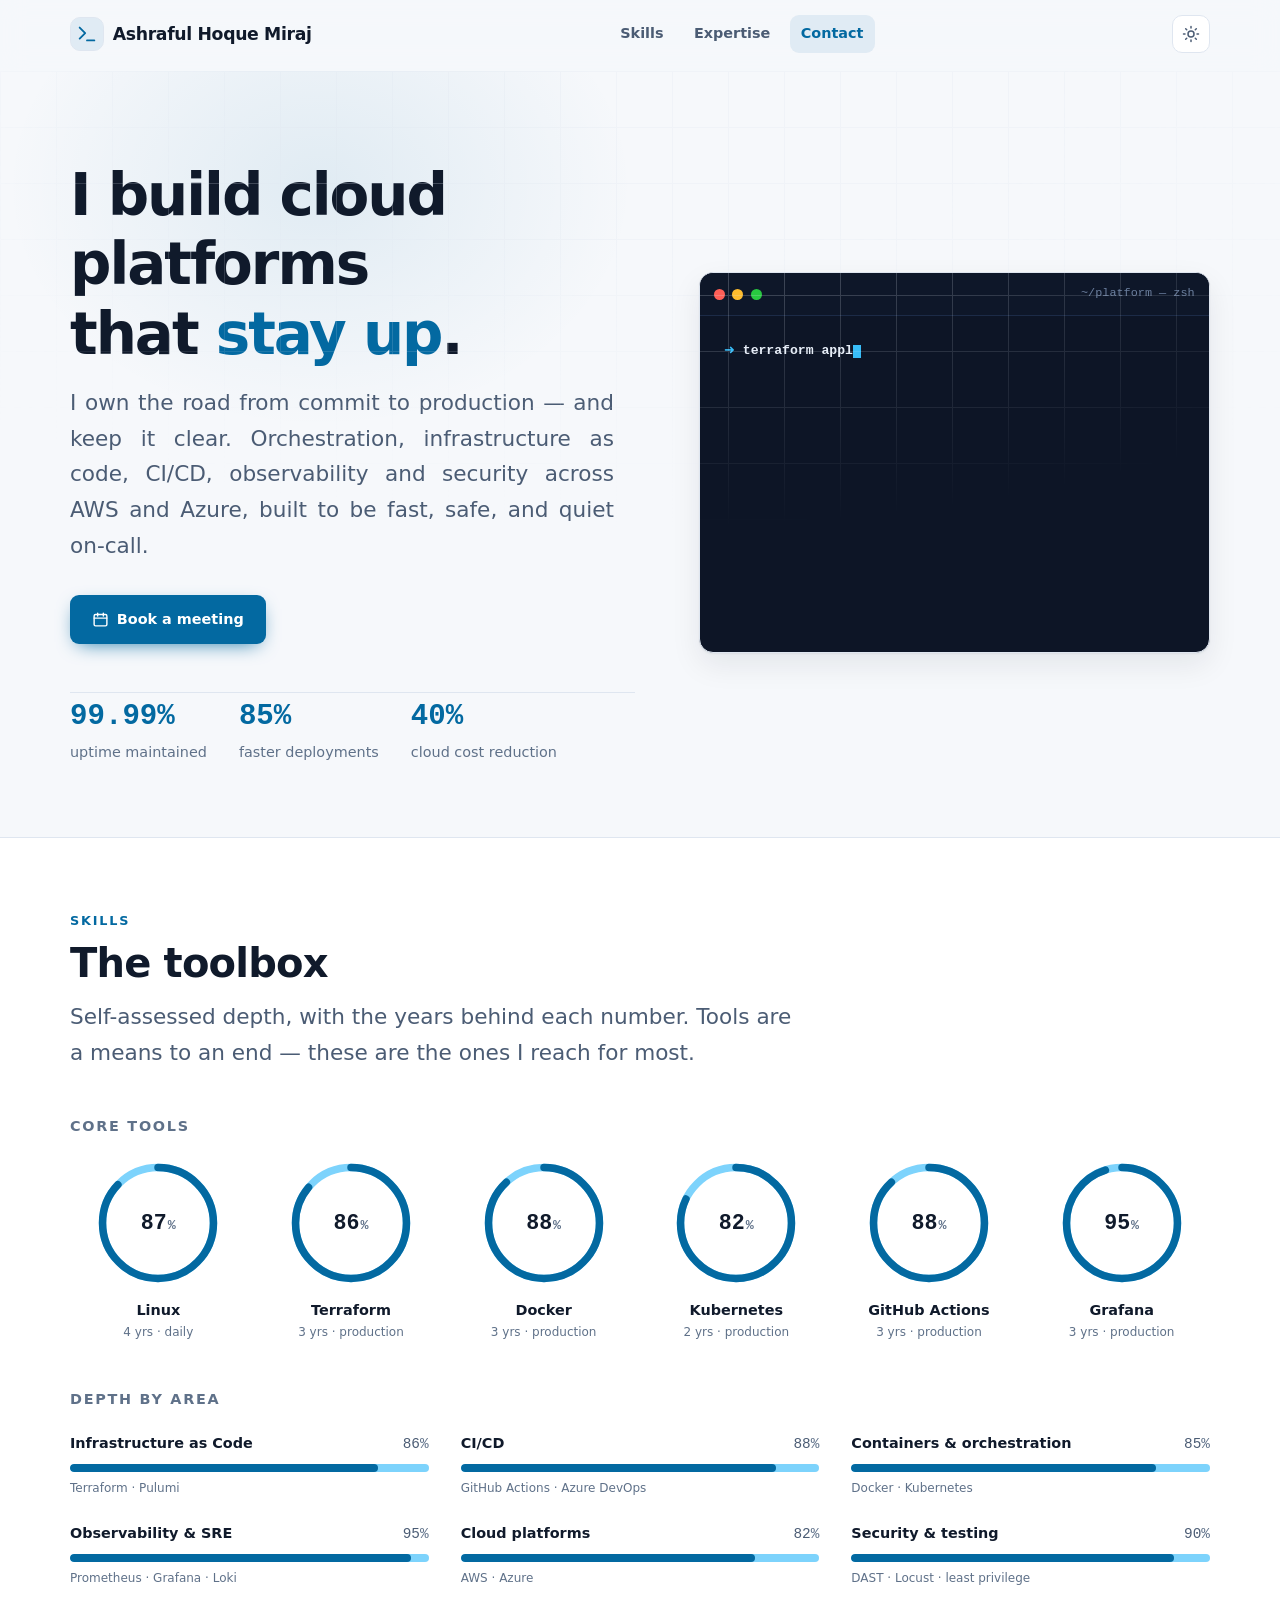
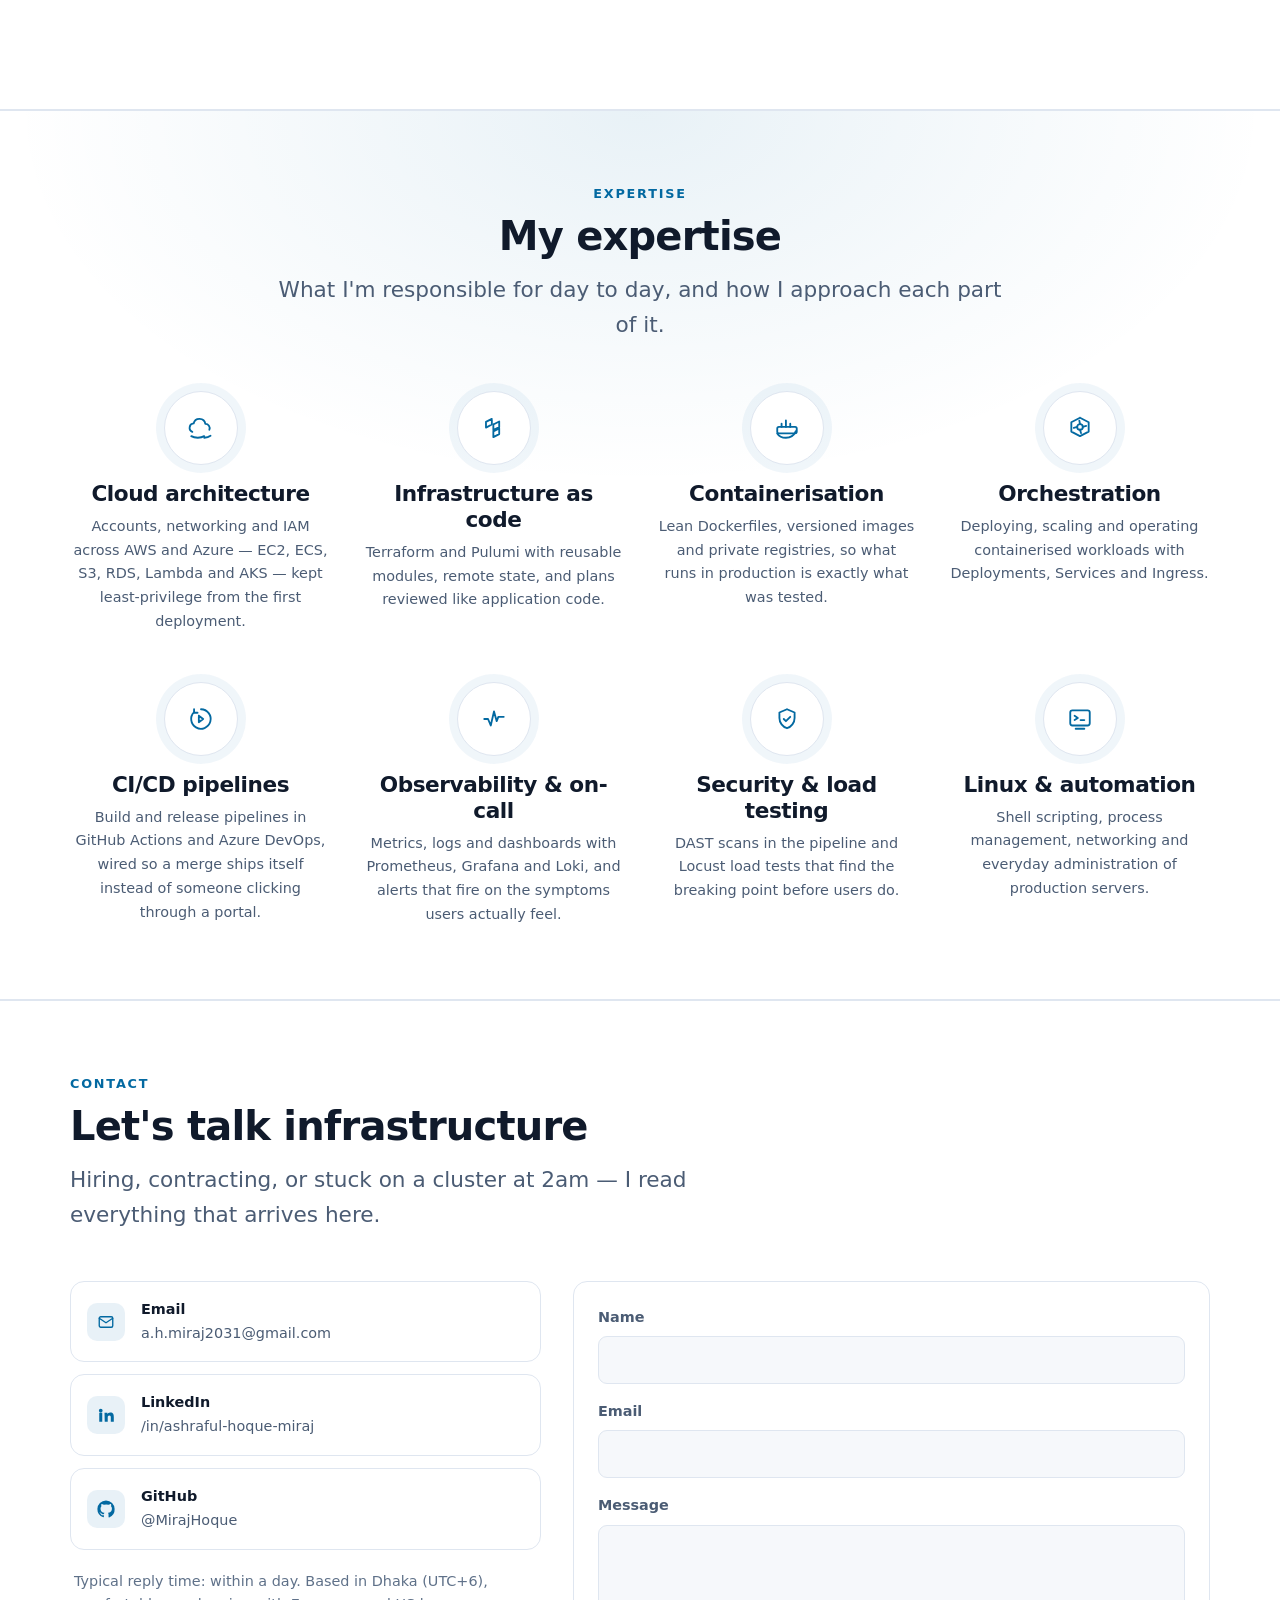
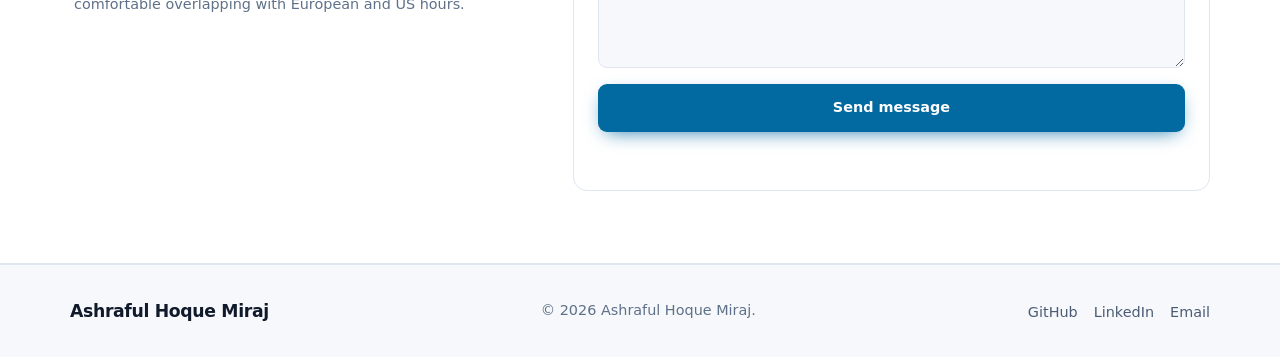
==== index.html @ 2b14a74c "initial version" ====
<!DOCTYPE html>
<html lang="en" data-theme="light">
<head>
<meta charset="utf-8">
<meta name="viewport" content="width=device-width, initial-scale=1">

<!-- ============================================================
     PRIMARY META  (edit name / domain / description here)
     ============================================================ -->
<title>Ashraful Hoque Miraj — DevOps &amp; Platform Engineer</title>
<meta name="description" content="DevOps and Platform Engineer specialising in AWS, Kubernetes, Terraform and CI/CD automation. I build reliable, secure, cost-efficient cloud platforms.">
<meta name="author" content="Ashraful Hoque Miraj">
<!-- Light is the default; the toggle updates this to match. -->
<meta name="theme-color" content="#f6f8fb">
<link rel="canonical" href="https://iammiraj.me/">

<!-- Open Graph / social sharing -->
<meta property="og:type" content="website">
<meta property="og:url" content="https://iammiraj.me/">
<meta property="og:title" content="Ashraful Hoque Miraj — DevOps &amp; Platform Engineer">
<meta property="og:description" content="I design and run cloud platforms: AWS, Kubernetes, Terraform, GitOps and observability that teams actually enjoy shipping on.">
<meta property="og:image" content="https://iammiraj.me/assets/img/og-image.png">
<meta property="og:image:alt" content="Ashraful Hoque Miraj, DevOps and Platform Engineer">
<meta name="twitter:card" content="summary_large_image">
<meta name="twitter:title" content="Ashraful Hoque Miraj — DevOps &amp; Platform Engineer">
<meta name="twitter:description" content="I design and run cloud platforms: AWS, Kubernetes, Terraform, GitOps and observability.">
<meta name="twitter:image" content="https://iammiraj.me/assets/img/og-image.png">

<!-- Icons / manifest -->
<link rel="icon" href="assets/img/favicon.svg" type="image/svg+xml">
<link rel="apple-touch-icon" href="assets/img/apple-touch-icon.png">
<link rel="manifest" href="site.webmanifest">

<!-- Styles -->
<link rel="stylesheet" href="assets/css/styles.css">

<!-- Set the theme before first paint to avoid a flash of the wrong colours.
     Kept in its own file so the Content Security Policy needs no inline scripts. -->
<script src="assets/js/theme-init.js"></script>

<!-- Structured data: helps Google show you as a person, not a page -->
<script type="application/ld+json">
{
  "@context": "https://schema.org",
  "@type": "Person",
  "name": "Ashraful Hoque Miraj",
  "jobTitle": "DevOps & Platform Engineer",
  "email": "mailto:a.h.miraj2031@gmail.com",
  "url": "https://iammiraj.me/",
  "sameAs": [
    "https://github.com/MirajHoque",
    "https://www.linkedin.com/in/ashraful-hoque-miraj-719020146/"
  ],
  "knowsAbout": ["AWS", "Kubernetes", "Terraform", "CI/CD", "Observability", "Site Reliability Engineering"]
}
</script>
</head>

<body>
<a class="skip-link" href="#main" data-i18n="a11y.skip">Skip to main content</a>

<!-- ============================================================ HEADER -->
<header class="site-header" id="site-header">
  <div class="container header-inner">
    <a class="brand" href="#top">
      <span class="brand-mark" aria-hidden="true">
        <svg viewBox="0 0 24 24" width="22" height="22" fill="none" stroke="currentColor" stroke-width="2" stroke-linecap="round" stroke-linejoin="round"><path d="m4 17 6-6-6-6"/><path d="M12 19h8"/></svg>
      </span>
      <span class="brand-text">Ashraful Hoque Miraj</span>
    </a>

    <nav class="nav" id="primary-nav" aria-label="Primary">
      <ul class="nav-list">
        <!-- HIDDEN FOR INITIAL RELEASE: <li><a href="#about">About</a></li> -->
        <li><a href="#skills" data-i18n="nav.skills">Skills</a></li>
        <li><a href="#expertise" data-i18n="nav.expertise">Expertise</a></li>
        <!-- HIDDEN FOR INITIAL RELEASE: <li><a href="#experience">Experience</a></li> -->
        <!-- HIDDEN FOR INITIAL RELEASE: <li><a href="#projects">Projects</a></li> -->
        <!-- HIDDEN FOR INITIAL RELEASE: <li><a href="#certifications">Certifications</a></li> -->
        <li><a href="#contact" data-i18n="nav.contact">Contact</a></li>
      </ul>
    </nav>

    <div class="header-actions">
      <!-- HIDDEN FOR INITIAL RELEASE: language picker, uncomment with the i18n.js script below
      <label class="lang-picker">
        <span class="visually-hidden" data-i18n="lang.label">Language</span>
        <svg viewBox="0 0 24 24" width="16" height="16" fill="none" stroke="currentColor" stroke-width="2" stroke-linecap="round" stroke-linejoin="round" aria-hidden="true"><circle cx="12" cy="12" r="9"/><path d="M3 12h18"/><path d="M12 3a14 14 0 0 1 0 18a14 14 0 0 1 0-18"/></svg>
        <select id="lang-select">
          <option value="en" lang="en">English</option>
          <option value="ja" lang="ja">日本語</option>
          <option value="es" lang="es">Español</option>
          <option value="bn" lang="bn">বাংলা</option>
        </select>
      </label>
      -->
      <button class="icon-btn" id="theme-toggle" type="button" aria-label="Switch to light theme" aria-pressed="false" title="Toggle theme" data-i18n-attr="title:theme.title">
        <svg class="icon-sun" viewBox="0 0 24 24" width="18" height="18" fill="none" stroke="currentColor" stroke-width="2" stroke-linecap="round"><circle cx="12" cy="12" r="4"/><path d="M12 2v2M12 20v2M4.9 4.9l1.4 1.4M17.7 17.7l1.4 1.4M2 12h2M20 12h2M4.9 19.1l1.4-1.4M17.7 6.3l1.4-1.4"/></svg>
        <svg class="icon-moon" viewBox="0 0 24 24" width="18" height="18" fill="none" stroke="currentColor" stroke-width="2" stroke-linecap="round" stroke-linejoin="round"><path d="M21 12.8A9 9 0 1 1 11.2 3a7 7 0 0 0 9.8 9.8Z"/></svg>
      </button>
      <button class="icon-btn nav-toggle" id="nav-toggle" type="button" aria-label="Open menu" aria-expanded="false" aria-controls="primary-nav">
        <svg viewBox="0 0 24 24" width="20" height="20" fill="none" stroke="currentColor" stroke-width="2" stroke-linecap="round"><path d="M3 6h18M3 12h18M3 18h18"/></svg>
      </button>
    </div>
  </div>
  <div class="scroll-progress" id="scroll-progress" aria-hidden="true"></div>
</header>

<main id="main">

  <!-- ============================================================ HERO -->
  <section class="hero" id="top">
    <div class="container hero-grid">
      <div class="hero-copy">
        <h1 class="hero-title" data-i18n-html="hero.title">I build cloud platforms that <span class="accent">stay up</span>.</h1>
        <p class="hero-lede" data-i18n="hero.lede">
          I own the road from commit to production — and keep it clear. Orchestration, infrastructure
          as code, CI/CD, observability and security across AWS and Azure, built to be fast, safe,
          and quiet on-call.
        </p>

        <div class="hero-cta">
          <!-- HIDDEN FOR INITIAL RELEASE: <a class="btn btn-primary" href="#projects">View my work</a> -->
          <a class="btn btn-primary" href="https://calendar.app.google/dYJJhcYRxS9fG9Bp9" target="_blank" rel="noopener">
            <svg viewBox="0 0 24 24" width="17" height="17" fill="none" stroke="currentColor" stroke-width="2" stroke-linecap="round" stroke-linejoin="round" aria-hidden="true"><rect x="3" y="5" width="18" height="16" rx="2"/><path d="M16 3v4M8 3v4M3 10h18"/></svg>
            <span data-i18n="hero.book">Book a meeting</span>
          </a>
          <!-- HIDDEN FOR INITIAL RELEASE: uncomment to restore
          <a class="btn btn-ghost" href="assets/files/resume.pdf" download>
            <svg viewBox="0 0 24 24" width="17" height="17" fill="none" stroke="currentColor" stroke-width="2" stroke-linecap="round" stroke-linejoin="round" aria-hidden="true"><path d="M12 3v12"/><path d="m7 12 5 5 5-5"/><path d="M5 21h14"/></svg>
            Download résumé
          </a>
          -->
        </div>

        <ul class="hero-stats" role="list">
          <li><strong data-count-to="99.99" data-decimals="2" data-suffix="%">99.99%</strong><span data-i18n="stat.uptime">uptime maintained</span></li>
          <li><strong data-count-to="85" data-suffix="%">85%</strong><span data-i18n="stat.deploy">faster deployments</span></li>
          <li><strong data-count-to="40" data-suffix="%">40%</strong><span data-i18n="stat.cost">cloud cost reduction</span></li>
        </ul>
      </div>

      <!-- Decorative terminal: pure CSS/HTML, no images to download -->
      <div class="hero-visual" aria-hidden="true">
        <div class="terminal">
          <div class="terminal-bar">
            <span class="dot dot-red"></span><span class="dot dot-amber"></span><span class="dot dot-green"></span>
            <span class="terminal-title">~/platform — zsh</span>
          </div>
          <pre class="terminal-body"><code><span class="c-prompt">➜</span> <span class="c-cmd">terraform apply</span> -auto-approve
<span class="c-ok">Apply complete!</span> 24 added, 3 changed, 0 destroyed.

<span class="c-prompt">➜</span> <span class="c-cmd">kubectl get pods</span> -n production
NAME                     READY   STATUS    AGE
api-7d9f8c6b45-2xk9p     1/1     <span class="c-ok">Running</span>   14d
worker-5c7b9d8f6-mn4tq   1/1     <span class="c-ok">Running</span>   14d
gateway-6f8d9c7b5-pl3wz  1/1     <span class="c-ok">Running</span>   14d

<span class="c-prompt">➜</span> <span class="c-cmd">logcli query</span> 'sum(rate({app="api"} |= "error" [5m]))'
<span class="c-dim">api</span>  <span class="c-ok">0.00 errors/s</span>
<span class="c-prompt">➜</span> <span class="cursor"></span></code></pre>
          <!-- Further scenes the terminal types after the one above, then loops -->
          <template class="terminal-scene"><span class="c-prompt">➜</span> <span class="c-cmd">docker scout cves</span> api:v2.4.1
<span class="c-ok">✓ No vulnerable package detected</span>

<span class="c-prompt">➜</span> <span class="c-cmd">gh run watch</span>
<span class="c-ok">✓</span> main · Deploy to production · <span class="c-dim">2m14s</span>

<span class="c-prompt">➜</span> <span class="c-cmd">locust</span> -f load.py --headless -u 500 -t 5m
500 users · p95 180ms · <span class="c-ok">0 failures</span>

<span class="c-prompt">➜</span> <span class="c-cmd">uptime</span> -p
<span class="c-ok">up 30 weeks, 4 days, 2 hours</span>
<span class="c-prompt">➜</span> <span class="cursor"></span></template>
        </div>
      </div>
    </div>
  </section>

  <!-- ============================================================ ABOUT -->
  <!-- HIDDEN FOR INITIAL RELEASE: uncomment to restore
  <section class="section" id="about">
    <div class="container">
      <header class="section-head reveal">
        <p class="section-kicker">About</p>
        <h2 class="section-title">Engineering the boring, reliable middle</h2>
      </header>

      <div class="about-grid">
        <div class="about-copy reveal">
          <p>
            I'm a DevOps engineer who cares less about the newest tool and more about the
            outcome: developers shipping safely, on their own, at any hour, without a runbook
            in one hand and a prayer in the other.
          </p>
          <p>
            Most of my work sits where infrastructure, automation and developer experience
            overlap — codifying environments in Terraform, running workloads on Kubernetes,
            wiring up pipelines that test and deploy themselves, and instrumenting everything
            so failures are obvious before customers notice them.
          </p>
          <p>
            I've migrated monoliths into containers, replaced click-ops with reviewable code,
            introduced GitOps to teams that had never used it, and cut cloud bills that had
            quietly doubled. I write documentation nobody asked for, and I like on-call rotas
            that are uneventful.
          </p>
          <ul class="about-points" role="list">
            <li>Infrastructure as Code by default — no manual console changes</li>
            <li>Security and cost treated as day-one requirements, not audits</li>
            <li>Observability first: SLOs, dashboards and alerts that mean something</li>
            <li>Automation with an off-switch — every pipeline has a rollback</li>
          </ul>
        </div>

        <aside class="about-card reveal">
          <h3>At a glance</h3>
          <dl class="facts">
            <div><dt>Role</dt><dd>DevOps / Platform Engineer</dd></div>
            <div><dt>Location</dt><dd>Dhaka, Bangladesh · Remote friendly</dd></div>
            <div><dt>Experience</dt><dd>4 years &middot; DevOps since 2023</dd></div>
            <div><dt>Focus</dt><dd>AWS · Kubernetes · Terraform</dd></div>
            <div><dt>Languages</dt><dd>Bash, Python, Go, YAML (sadly)</dd></div>
            <div><dt>Open to</dt><dd>Full-time · Contract</dd></div>
          </dl>
          <a class="text-link" href="#contact">Start a conversation
            <svg viewBox="0 0 24 24" width="15" height="15" fill="none" stroke="currentColor" stroke-width="2" stroke-linecap="round" stroke-linejoin="round" aria-hidden="true"><path d="M5 12h14"/><path d="m12 5 7 7-7 7"/></svg>
          </a>
        </aside>
      </div>
    </div>
  </section>
  -->

  <!-- ============================================================ SKILLS -->
  <section class="section section-alt" id="skills">
    <div class="container">
      <header class="section-head reveal">
        <p class="section-kicker" data-i18n="skills.kicker">Skills</p>
        <h2 class="section-title" data-i18n="skills.title">The toolbox</h2>
        <p class="section-sub" data-i18n="skills.sub">
          Self-assessed depth, with the years behind each number. Tools are a means to an
          end &mdash; these are the ones I reach for most.
        </p>
      </header>


      <div class="meters reveal">
        <h3 class="subhead" data-i18n="skills.core">Core tools</h3>
        <ul class="rings" role="list">
          <li class="ring-item">
            <span class="ring" style="--pct: 87">
              <svg viewBox="0 0 120 120" aria-hidden="true" focusable="false">
                <circle class="ring-track" cx="60" cy="60" r="52"></circle>
                <circle class="ring-fill" cx="60" cy="60" r="52"></circle>
              </svg>
              <span class="ring-figure"><span class="num">87<span class="unit">%</span></span></span>
            </span>
            <p class="ring-name">Linux</p>
            <p class="ring-meta" data-i18n="ring.4daily">4 yrs &middot; daily</p>
          </li>
          <li class="ring-item">
            <span class="ring" style="--pct: 86">
              <svg viewBox="0 0 120 120" aria-hidden="true" focusable="false">
                <circle class="ring-track" cx="60" cy="60" r="52"></circle>
                <circle class="ring-fill" cx="60" cy="60" r="52"></circle>
              </svg>
              <span class="ring-figure"><span class="num">86<span class="unit">%</span></span></span>
            </span>
            <p class="ring-name">Terraform</p>
            <p class="ring-meta" data-i18n="ring.3prod">3 yrs &middot; production</p>
          </li>
          <li class="ring-item">
            <span class="ring" style="--pct: 88">
              <svg viewBox="0 0 120 120" aria-hidden="true" focusable="false">
                <circle class="ring-track" cx="60" cy="60" r="52"></circle>
                <circle class="ring-fill" cx="60" cy="60" r="52"></circle>
              </svg>
              <span class="ring-figure"><span class="num">88<span class="unit">%</span></span></span>
            </span>
            <p class="ring-name">Docker</p>
            <p class="ring-meta" data-i18n="ring.3prod">3 yrs &middot; production</p>
          </li>
          <li class="ring-item">
            <span class="ring" style="--pct: 82">
              <svg viewBox="0 0 120 120" aria-hidden="true" focusable="false">
                <circle class="ring-track" cx="60" cy="60" r="52"></circle>
                <circle class="ring-fill" cx="60" cy="60" r="52"></circle>
              </svg>
              <span class="ring-figure"><span class="num">82<span class="unit">%</span></span></span>
            </span>
            <p class="ring-name">Kubernetes</p>
            <p class="ring-meta" data-i18n="ring.2prod">2 yrs &middot; production</p>
          </li>
          <li class="ring-item">
            <span class="ring" style="--pct: 88">
              <svg viewBox="0 0 120 120" aria-hidden="true" focusable="false">
                <circle class="ring-track" cx="60" cy="60" r="52"></circle>
                <circle class="ring-fill" cx="60" cy="60" r="52"></circle>
              </svg>
              <span class="ring-figure"><span class="num">88<span class="unit">%</span></span></span>
            </span>
            <p class="ring-name">GitHub Actions</p>
            <p class="ring-meta" data-i18n="ring.3prod">3 yrs &middot; production</p>
          </li>
          <li class="ring-item">
            <span class="ring" style="--pct: 95">
              <svg viewBox="0 0 120 120" aria-hidden="true" focusable="false">
                <circle class="ring-track" cx="60" cy="60" r="52"></circle>
                <circle class="ring-fill" cx="60" cy="60" r="52"></circle>
              </svg>
              <span class="ring-figure"><span class="num">95<span class="unit">%</span></span></span>
            </span>
            <p class="ring-name">Grafana</p>
            <p class="ring-meta" data-i18n="ring.3prod">3 yrs &middot; production</p>
          </li>
        </ul>
      </div>

      <div class="meters reveal">
        <h3 class="subhead" data-i18n="skills.depth">Depth by area</h3>
        <ul class="bars" role="list">
          <li class="bar-item">
            <p class="bar-head">
              <span class="bar-name" data-i18n="bar.iac">Infrastructure as Code</span>
              <span class="bar-value">86<span class="unit">%</span></span>
            </p>
            <span class="bar-track" aria-hidden="true"><span class="bar-fill" style="--pct: 86"></span></span>
            <p class="bar-meta">Terraform &middot; Pulumi</p>
          </li>
          <li class="bar-item">
            <p class="bar-head">
              <span class="bar-name" data-i18n="bar.cicd">CI/CD</span>
              <span class="bar-value">88<span class="unit">%</span></span>
            </p>
            <span class="bar-track" aria-hidden="true"><span class="bar-fill" style="--pct: 88"></span></span>
            <p class="bar-meta">GitHub Actions &middot; Azure DevOps</p>
          </li>
          <li class="bar-item">
            <p class="bar-head">
              <span class="bar-name" data-i18n="bar.containers">Containers &amp; orchestration</span>
              <span class="bar-value">85<span class="unit">%</span></span>
            </p>
            <span class="bar-track" aria-hidden="true"><span class="bar-fill" style="--pct: 85"></span></span>
            <p class="bar-meta">Docker &middot; Kubernetes</p>
          </li>
          <li class="bar-item">
            <p class="bar-head">
              <span class="bar-name" data-i18n="bar.obs">Observability &amp; SRE</span>
              <span class="bar-value">95<span class="unit">%</span></span>
            </p>
            <span class="bar-track" aria-hidden="true"><span class="bar-fill" style="--pct: 95"></span></span>
            <p class="bar-meta">Prometheus &middot; Grafana &middot; Loki</p>
          </li>
          <li class="bar-item">
            <p class="bar-head">
              <span class="bar-name" data-i18n="bar.cloud">Cloud platforms</span>
              <span class="bar-value">82<span class="unit">%</span></span>
            </p>
            <span class="bar-track" aria-hidden="true"><span class="bar-fill" style="--pct: 82"></span></span>
            <p class="bar-meta">AWS &middot; Azure</p>
          </li>
          <li class="bar-item">
            <p class="bar-head">
              <span class="bar-name" data-i18n="bar.security">Security &amp; testing</span>
              <span class="bar-value">90<span class="unit">%</span></span>
            </p>
            <span class="bar-track" aria-hidden="true"><span class="bar-fill" style="--pct: 90"></span></span>
            <p class="bar-meta" data-i18n="bar.securityMeta">DAST &middot; Locust &middot; least privilege</p>
          </li>
        </ul>
      </div>

    </div>
  </section>

  <!-- ============================================================ EXPERTISE -->
  <section class="section section-accent" id="expertise">
    <div class="container">
      <header class="section-head section-head-center reveal">
        <p class="section-kicker" data-i18n="exp.kicker">Expertise</p>
        <h2 class="section-title" data-i18n="exp.title">My expertise</h2>
        <p class="section-sub" data-i18n="exp.sub">
          What I'm responsible for day to day, and how I approach each part of it.
        </p>
      </header>

      <ul class="expertise-grid" role="list">
        <li class="expertise-item reveal">
          <span class="expertise-icon" aria-hidden="true">
            <svg viewBox="0 0 24 24" width="26" height="26" fill="none" stroke="currentColor" stroke-width="1.7" stroke-linecap="round" stroke-linejoin="round"><path d="M4 15.5a4 4 0 0 1 1.2-7.7A5.5 5.5 0 0 1 16 8.2a3.9 3.9 0 0 1 3.7 5.4"/><path d="M3 19.5c1.6 1 3.7 1.5 6 1.5s4.4-.5 6-1.5"/><path d="M15 21c2.3-.2 4.3-.8 5.8-1.8"/></svg>
          </span>
          <h3 class="expertise-name" data-i18n="exp.cloud">Cloud architecture</h3>
          <p class="expertise-desc" data-i18n-html="exp.cloudDesc">Accounts, networking and IAM across AWS and Azure &mdash; EC2, ECS, S3, RDS, Lambda and AKS &mdash; kept least-privilege from the first deployment.</p>
        </li>
        <li class="expertise-item reveal">
          <span class="expertise-icon" aria-hidden="true">
            <svg viewBox="0 0 24 24" width="26" height="26" fill="none" stroke="currentColor" stroke-width="1.7" stroke-linecap="round" stroke-linejoin="round"><path d="M10 3.6 4.6 6.4v5.2L10 8.8Z"/><path d="M11.4 8.8 16.8 6v5.2l-5.4 2.8Z"/><path d="M11.4 15.2l5.4-2.8v5.2l-5.4 2.8Z"/></svg>
          </span>
          <h3 class="expertise-name" data-i18n="exp.iac">Infrastructure as code</h3>
          <p class="expertise-desc" data-i18n-html="exp.iacDesc">Terraform and Pulumi with reusable modules, remote state, and plans reviewed like application code.</p>
        </li>
        <li class="expertise-item reveal">
          <span class="expertise-icon" aria-hidden="true">
            <svg viewBox="0 0 24 24" width="26" height="26" fill="none" stroke="currentColor" stroke-width="1.7" stroke-linecap="round" stroke-linejoin="round"><rect x="3" y="11" width="18" height="6" rx="1.5"/><path d="M7 11V8M11 11V8M15 11V8M11 8V5"/><path d="M3 17c1.5 2.5 4 4 8 4s7.5-2 9-6"/></svg>
          </span>
          <h3 class="expertise-name" data-i18n="exp.containers">Containerisation</h3>
          <p class="expertise-desc" data-i18n-html="exp.containersDesc">Lean Dockerfiles, versioned images and private registries, so what runs in production is exactly what was tested.</p>
        </li>
        <li class="expertise-item reveal">
          <span class="expertise-icon" aria-hidden="true">
            <svg viewBox="0 0 24 24" width="26" height="26" fill="none" stroke="currentColor" stroke-width="1.7" stroke-linecap="round" stroke-linejoin="round"><path d="m12 2.5 8 4.2v8.6l-8 4.2-8-4.2V6.7Z"/><circle cx="12" cy="11" r="2.6"/><path d="m12 8.4-.6-3.2M14.6 11l3.1-.9M12 13.6l.9 3.1M9.4 11l-3.1.9"/></svg>
          </span>
          <h3 class="expertise-name" data-i18n="exp.orch">Orchestration</h3>
          <p class="expertise-desc" data-i18n-html="exp.orchDesc">Deploying, scaling and operating containerised workloads with Deployments, Services and Ingress.</p>
        </li>
        <li class="expertise-item reveal">
          <span class="expertise-icon" aria-hidden="true">
            <svg viewBox="0 0 24 24" width="26" height="26" fill="none" stroke="currentColor" stroke-width="1.7" stroke-linecap="round" stroke-linejoin="round"><path d="M12 3a9 9 0 1 1-6.4 2.6"/><path d="M5.6 3v3.2h3.2"/><path d="m10 9 4 3-4 3Z"/></svg>
          </span>
          <h3 class="expertise-name" data-i18n="exp.cicd">CI/CD pipelines</h3>
          <p class="expertise-desc" data-i18n-html="exp.cicdDesc">Build and release pipelines in GitHub Actions and Azure DevOps, wired so a merge ships itself instead of someone clicking through a portal.</p>
        </li>
        <li class="expertise-item reveal">
          <span class="expertise-icon" aria-hidden="true">
            <svg viewBox="0 0 24 24" width="26" height="26" fill="none" stroke="currentColor" stroke-width="1.7" stroke-linecap="round" stroke-linejoin="round"><path d="M3 12h3.5l2.5 6 3-13 2.5 9 1.5-4H21"/></svg>
          </span>
          <h3 class="expertise-name" data-i18n="exp.obs">Observability &amp; on-call</h3>
          <p class="expertise-desc" data-i18n-html="exp.obsDesc">Metrics, logs and dashboards with Prometheus, Grafana and Loki, and alerts that fire on the symptoms users actually feel.</p>
        </li>
        <li class="expertise-item reveal">
          <span class="expertise-icon" aria-hidden="true">
            <svg viewBox="0 0 24 24" width="26" height="26" fill="none" stroke="currentColor" stroke-width="1.7" stroke-linecap="round" stroke-linejoin="round"><path d="M12 3 5 6v5c0 4.5 3 8.3 7 9.5 4-1.2 7-5 7-9.5V6Z"/><path d="m9 12 2 2 4-4"/></svg>
          </span>
          <h3 class="expertise-name" data-i18n="exp.sec">Security &amp; load testing</h3>
          <p class="expertise-desc" data-i18n-html="exp.secDesc">DAST scans in the pipeline and Locust load tests that find the breaking point before users do.</p>
        </li>
        <li class="expertise-item reveal">
          <span class="expertise-icon" aria-hidden="true">
            <svg viewBox="0 0 24 24" width="26" height="26" fill="none" stroke="currentColor" stroke-width="1.7" stroke-linecap="round" stroke-linejoin="round"><rect x="3" y="4" width="18" height="14" rx="2"/><path d="m7 9 3 2-3 2"/><path d="M12.5 13H16"/><path d="M8 21h8"/></svg>
          </span>
          <h3 class="expertise-name" data-i18n="exp.linux">Linux &amp; automation</h3>
          <p class="expertise-desc" data-i18n-html="exp.linuxDesc">Shell scripting, process management, networking and everyday administration of production servers.</p>
        </li>
      </ul>
    </div>
  </section>

  <!-- ============================================================ EXPERIENCE -->
  <!-- HIDDEN FOR INITIAL RELEASE: uncomment to restore
  <section class="section" id="experience">
    <div class="container">
      <header class="section-head reveal">
        <p class="section-kicker">Experience</p>
        <h2 class="section-title">Where I've done it</h2>
      </header>

      <ol class="timeline" role="list">
        <li class="timeline-item is-current">
          <span class="timeline-marker" aria-hidden="true"></span>
          <div class="timeline-body">
            <p class="timeline-period">2024 &mdash; Present</p>
            <h3 class="timeline-role">DevOps Engineer</h3>
            <p class="timeline-company">Brillmark LLC</p>
            <p class="timeline-summary">Own the platform used by every product team: cloud accounts, clusters, pipelines and the paved road between them.</p>
            <ul class="bullets" role="list">
              <li>Rebuilt deployment pipelines around GitHub Actions and Argo CD, taking releases from weekly and manual to ~30 per week, self-service.</li>
              <li>Codified the entire AWS estate in Terraform modules with policy checks in CI, eliminating drift and console-made changes.</li>
              <li>Introduced SLOs and an on-call rota backed by Prometheus and Grafana; cut alert noise by 70% and mean time to recovery to under 15 minutes.</li>
              <li>Right-sized workloads, added spot capacity and lifecycle policies, reducing monthly cloud spend by 40%.</li>
            </ul>
            <ul class="tags subtle" role="list"><li>AWS</li><li>EKS</li><li>Terraform</li><li>Argo CD</li><li>Prometheus</li></ul>
          </div>
        </li>
        <li class="timeline-item">
          <span class="timeline-marker" aria-hidden="true"></span>
          <div class="timeline-body">
            <p class="timeline-period">2023 &mdash; 2024</p>
            <h3 class="timeline-role">DevOps Engineer</h3>
            <p class="timeline-company">Cognitive Automation Technologies</p>
            <p class="timeline-summary">Migrated a legacy monolith and its noisy neighbours onto containers, then kept them running while the product doubled in traffic.</p>
            <ul class="bullets" role="list">
              <li>Containerised 20+ services and moved them from EC2 to Kubernetes with zero customer-visible downtime.</li>
              <li>Built a centralised logging and metrics stack (ELK, Prometheus, Grafana) that gave developers their first real visibility into production.</li>
              <li>Automated environment provisioning so a full staging stack could be created and destroyed on demand in under 20 minutes.</li>
              <li>Added image scanning, dependency checks and secrets management to every pipeline.</li>
            </ul>
            <ul class="tags subtle" role="list"><li>Kubernetes</li><li>Docker</li><li>GitLab CI</li><li>ELK</li><li>Ansible</li></ul>
          </div>
        </li>
        <li class="timeline-item">
          <span class="timeline-marker" aria-hidden="true"></span>
          <div class="timeline-body">
            <p class="timeline-period">2022 &mdash; 2023</p>
            <h3 class="timeline-role">Junior Software Engineer</h3>
            <p class="timeline-company">Akaar IT Limited</p>
            <p class="timeline-summary">Kept Linux fleets, networks and backups healthy, and started replacing manual runbooks with scripts and configuration management.</p>
            <ul class="bullets" role="list">
              <li>Administered Linux servers, Nginx, and PostgreSQL for customer-facing applications.</li>
              <li>Automated patching, backups and restore drills with Ansible and cron-driven jobs.</li>
              <li>Set up the first CI pipelines with Jenkins, replacing manual FTP-style deployments.</li>
            </ul>
            <ul class="tags subtle" role="list"><li>Linux</li><li>Nginx</li><li>Jenkins</li><li>Bash</li><li>PostgreSQL</li></ul>
          </div>
        </li>
      </ol>
    </div>
  </section>
  -->

  <!-- ============================================================ PROJECTS -->
  <!-- HIDDEN FOR INITIAL RELEASE: uncomment to restore
  <section class="section section-alt" id="projects">
    <div class="container">
      <header class="section-head reveal">
        <p class="section-kicker">Projects</p>
        <h2 class="section-title">Selected work</h2>
        <p class="section-sub">A few things I've built. Each one solved a real, annoying problem.</p>
      </header>

      <div class="projects-grid">
        <article class="project reveal">
          <div class="project-head">
            <span class="project-glyph" aria-hidden="true">
              <svg viewBox="0 0 24 24" width="20" height="20" fill="none" stroke="currentColor" stroke-width="1.8" stroke-linecap="round" stroke-linejoin="round"><path d="M4 6h16"/><path d="M4 12h10"/><path d="M4 18h7"/><circle cx="19" cy="15" r="3"/></svg>
            </span>
            <h3 class="project-title">Self-service Kubernetes platform</h3>
          </div>
          <p class="project-desc">
            An internal developer platform where a team gets a namespace, pipeline, DNS entry,
            dashboards and alerts from a single pull request. Onboarding a new service went from
            two days of tickets to about ten minutes.
          </p>
          <ul class="tags" role="list"><li>Kubernetes</li><li>Argo CD</li><li>Helm</li><li>Backstage</li><li>Terraform</li></ul>
          <div class="project-links">
            <a href="https://github.com/MirajHoque/your-repo" rel="noopener">
              <svg viewBox="0 0 24 24" width="16" height="16" fill="currentColor" aria-hidden="true"><path d="M12 .5A11.5 11.5 0 0 0 .5 12a11.5 11.5 0 0 0 7.9 10.9c.6.1.8-.2.8-.6v-2c-3.2.7-3.9-1.4-3.9-1.4-.6-1.3-1.4-1.7-1.4-1.7-1.1-.7.1-.7.1-.7 1.2.1 1.8 1.2 1.8 1.2 1.1 1.8 2.8 1.3 3.5 1 .1-.8.4-1.3.7-1.6-2.6-.3-5.3-1.3-5.3-5.7 0-1.3.5-2.3 1.2-3.1-.1-.3-.5-1.5.1-3.1 0 0 1-.3 3.3 1.2a11.4 11.4 0 0 1 6 0C17.6 4.9 18.6 5.2 18.6 5.2c.6 1.6.2 2.8.1 3.1.8.8 1.2 1.8 1.2 3.1 0 4.4-2.7 5.4-5.3 5.7.4.4.8 1.1.8 2.2v3.3c0 .4.2.7.8.6A11.5 11.5 0 0 0 23.5 12 11.5 11.5 0 0 0 12 .5Z"/></svg>
              Source
            </a>
            <a href="#contact">Case study</a>
          </div>
        </article>

        <article class="project reveal">
          <div class="project-head">
            <span class="project-glyph" aria-hidden="true">
              <svg viewBox="0 0 24 24" width="20" height="20" fill="none" stroke="currentColor" stroke-width="1.8" stroke-linecap="round" stroke-linejoin="round"><path d="M12 3v18"/><path d="M5 8h14"/><path d="M7 21h10"/><circle cx="12" cy="6" r="3"/></svg>
            </span>
            <h3 class="project-title">Terraform module library</h3>
          </div>
          <p class="project-desc">
            A versioned set of opinionated AWS modules — VPC, EKS, RDS, IAM baselines — with
            built-in tagging, encryption and logging. New environments start compliant instead of
            being retrofitted later.
          </p>
          <ul class="tags" role="list"><li>Terraform</li><li>AWS</li><li>Checkov</li><li>Terratest</li><li>Atlantis</li></ul>
          <div class="project-links">
            <a href="https://github.com/MirajHoque/your-repo" rel="noopener">
              <svg viewBox="0 0 24 24" width="16" height="16" fill="currentColor" aria-hidden="true"><path d="M12 .5A11.5 11.5 0 0 0 .5 12a11.5 11.5 0 0 0 7.9 10.9c.6.1.8-.2.8-.6v-2c-3.2.7-3.9-1.4-3.9-1.4-.6-1.3-1.4-1.7-1.4-1.7-1.1-.7.1-.7.1-.7 1.2.1 1.8 1.2 1.8 1.2 1.1 1.8 2.8 1.3 3.5 1 .1-.8.4-1.3.7-1.6-2.6-.3-5.3-1.3-5.3-5.7 0-1.3.5-2.3 1.2-3.1-.1-.3-.5-1.5.1-3.1 0 0 1-.3 3.3 1.2a11.4 11.4 0 0 1 6 0C17.6 4.9 18.6 5.2 18.6 5.2c.6 1.6.2 2.8.1 3.1.8.8 1.2 1.8 1.2 3.1 0 4.4-2.7 5.4-5.3 5.7.4.4.8 1.1.8 2.2v3.3c0 .4.2.7.8.6A11.5 11.5 0 0 0 23.5 12 11.5 11.5 0 0 0 12 .5Z"/></svg>
              Source
            </a>
          </div>
        </article>

        <article class="project reveal">
          <div class="project-head">
            <span class="project-glyph" aria-hidden="true">
              <svg viewBox="0 0 24 24" width="20" height="20" fill="none" stroke="currentColor" stroke-width="1.8" stroke-linecap="round" stroke-linejoin="round"><path d="M3 3v18h18"/><path d="m7 14 3-4 3 3 5-7"/></svg>
            </span>
            <h3 class="project-title">Observability stack as code</h3>
          </div>
          <p class="project-desc">
            Prometheus, Grafana, Loki and OpenTelemetry deployed by Helm and configured in Git.
            Dashboards and alert rules ship with the services they watch, so monitoring never lags
            behind a release.
          </p>
          <ul class="tags" role="list"><li>Prometheus</li><li>Grafana</li><li>Loki</li><li>OpenTelemetry</li><li>Alertmanager</li></ul>
          <div class="project-links">
            <a href="https://github.com/MirajHoque/your-repo" rel="noopener">
              <svg viewBox="0 0 24 24" width="16" height="16" fill="currentColor" aria-hidden="true"><path d="M12 .5A11.5 11.5 0 0 0 .5 12a11.5 11.5 0 0 0 7.9 10.9c.6.1.8-.2.8-.6v-2c-3.2.7-3.9-1.4-3.9-1.4-.6-1.3-1.4-1.7-1.4-1.7-1.1-.7.1-.7.1-.7 1.2.1 1.8 1.2 1.8 1.2 1.1 1.8 2.8 1.3 3.5 1 .1-.8.4-1.3.7-1.6-2.6-.3-5.3-1.3-5.3-5.7 0-1.3.5-2.3 1.2-3.1-.1-.3-.5-1.5.1-3.1 0 0 1-.3 3.3 1.2a11.4 11.4 0 0 1 6 0C17.6 4.9 18.6 5.2 18.6 5.2c.6 1.6.2 2.8.1 3.1.8.8 1.2 1.8 1.2 3.1 0 4.4-2.7 5.4-5.3 5.7.4.4.8 1.1.8 2.2v3.3c0 .4.2.7.8.6A11.5 11.5 0 0 0 23.5 12 11.5 11.5 0 0 0 12 .5Z"/></svg>
              Source
            </a>
          </div>
        </article>

        <article class="project reveal">
          <div class="project-head">
            <span class="project-glyph" aria-hidden="true">
              <svg viewBox="0 0 24 24" width="20" height="20" fill="none" stroke="currentColor" stroke-width="1.8" stroke-linecap="round" stroke-linejoin="round"><path d="M12 2 4 5v6c0 5 3.4 8.4 8 9 4.6-.6 8-4 8-9V5Z"/><path d="M12 8v4"/><path d="M12 16h.01"/></svg>
            </span>
            <h3 class="project-title">Zero-downtime cloud migration</h3>
          </div>
          <p class="project-desc">
            Moved a revenue-critical monolith and its database from bare EC2 to a managed,
            autoscaled setup. Traffic shifted gradually behind a weighted DNS and feature flags,
            with a tested rollback at every step.
          </p>
          <ul class="tags" role="list"><li>AWS</li><li>Aurora</li><li>Route 53</li><li>Blue/green</li><li>Runbooks</li></ul>
          <div class="project-links">
            <a href="#contact">Ask me about it</a>
          </div>
        </article>
      </div>
    </div>
  </section>
  -->

  <!-- ============================================================ CERTIFICATIONS -->
  <!-- HIDDEN FOR INITIAL RELEASE: uncomment to restore
  <section class="section" id="certifications">
    <div class="container">
      <header class="section-head reveal">
        <p class="section-kicker">Certifications</p>
        <h2 class="section-title">Credentials</h2>
      </header>

      <ul class="certs" role="list">
        <li class="cert reveal">
          <span class="cert-badge" aria-hidden="true">CKA</span>
          <div>
            <h3>Certified Kubernetes Administrator</h3>
            <p>The Linux Foundation · 2024</p>
          </div>
        </li>
        <li class="cert reveal">
          <span class="cert-badge" aria-hidden="true">AWS</span>
          <div>
            <h3>AWS Solutions Architect — Associate</h3>
            <p>Amazon Web Services · 2023</p>
          </div>
        </li>
        <li class="cert reveal">
          <span class="cert-badge" aria-hidden="true">TF</span>
          <div>
            <h3>HashiCorp Certified: Terraform Associate</h3>
            <p>HashiCorp · 2023</p>
          </div>
        </li>
        <li class="cert reveal">
          <span class="cert-badge" aria-hidden="true">LFS</span>
          <div>
            <h3>Linux Foundation Certified SysAdmin</h3>
            <p>The Linux Foundation · 2022</p>
          </div>
        </li>
      </ul>
    </div>
  </section>
  -->

  <!-- ============================================================ CONTACT -->
  <section class="section section-alt" id="contact">
    <div class="container">
      <header class="section-head reveal">
        <p class="section-kicker" data-i18n="contact.kicker">Contact</p>
        <h2 class="section-title" data-i18n="contact.title">Let's talk infrastructure</h2>
        <p class="section-sub" data-i18n="contact.sub">
          Hiring, contracting, or stuck on a cluster at 2am — I read everything that arrives here.
        </p>
      </header>

      <div class="contact-grid">
        <div class="contact-side reveal">
          <a class="contact-item" href="mailto:a.h.miraj2031@gmail.com">
            <span class="contact-icon" aria-hidden="true">
              <svg viewBox="0 0 24 24" width="18" height="18" fill="none" stroke="currentColor" stroke-width="1.8" stroke-linecap="round" stroke-linejoin="round"><rect x="3" y="5" width="18" height="14" rx="2"/><path d="m3 7 9 6 9-6"/></svg>
            </span>
            <span><strong data-i18n="contact.email">Email</strong>a.h.miraj2031@gmail.com</span>
          </a>
          <a class="contact-item" href="https://www.linkedin.com/in/ashraful-hoque-miraj-719020146/" rel="noopener">
            <span class="contact-icon" aria-hidden="true">
              <svg viewBox="0 0 24 24" width="18" height="18" fill="currentColor"><path d="M4.98 3.5a2.5 2.5 0 1 1 0 5 2.5 2.5 0 0 1 0-5ZM3 9h4v12H3zM10 9h3.8v1.7h.05c.53-.95 1.83-1.95 3.77-1.95 4.03 0 4.78 2.5 4.78 5.76V21h-4v-5.5c0-1.31-.03-3-1.9-3-1.9 0-2.2 1.42-2.2 2.9V21h-4Z"/></svg>
            </span>
            <span><strong>LinkedIn</strong>/in/ashraful-hoque-miraj</span>
          </a>
          <a class="contact-item" href="https://github.com/MirajHoque" rel="noopener">
            <span class="contact-icon" aria-hidden="true">
              <svg viewBox="0 0 24 24" width="18" height="18" fill="currentColor"><path d="M12 .5A11.5 11.5 0 0 0 .5 12a11.5 11.5 0 0 0 7.9 10.9c.6.1.8-.2.8-.6v-2c-3.2.7-3.9-1.4-3.9-1.4-.6-1.3-1.4-1.7-1.4-1.7-1.1-.7.1-.7.1-.7 1.2.1 1.8 1.2 1.8 1.2 1.1 1.8 2.8 1.3 3.5 1 .1-.8.4-1.3.7-1.6-2.6-.3-5.3-1.3-5.3-5.7 0-1.3.5-2.3 1.2-3.1-.1-.3-.5-1.5.1-3.1 0 0 1-.3 3.3 1.2a11.4 11.4 0 0 1 6 0C17.6 4.9 18.6 5.2 18.6 5.2c.6 1.6.2 2.8.1 3.1.8.8 1.2 1.8 1.2 3.1 0 4.4-2.7 5.4-5.3 5.7.4.4.8 1.1.8 2.2v3.3c0 .4.2.7.8.6A11.5 11.5 0 0 0 23.5 12 11.5 11.5 0 0 0 12 .5Z"/></svg>
            </span>
            <span><strong>GitHub</strong>@MirajHoque</span>
          </a>
          <p class="contact-note" data-i18n="contact.note">
            Typical reply time: within a day. Based in Dhaka (UTC+6), comfortable overlapping with
            European and US hours.
          </p>
        </div>

        <!-- Form posts to Formspree. Swap the action for your own endpoint. -->
        <form class="contact-form reveal" id="contact-form" action="https://formspree.io/f/your-form-id" method="POST" novalidate>
          <div class="field">
            <label for="name" data-i18n="form.name">Name</label>
            <input type="text" id="name" name="name" autocomplete="name" required aria-describedby="name-error">
            <p class="error" id="name-error" role="alert" hidden></p>
          </div>

          <div class="field">
            <label for="email" data-i18n="form.email">Email</label>
            <input type="email" id="email" name="email" autocomplete="email" required aria-describedby="email-error">
            <p class="error" id="email-error" role="alert" hidden></p>
          </div>

          <div class="field">
            <label for="message" data-i18n="form.message">Message</label>
            <textarea id="message" name="message" rows="5" required aria-describedby="message-error"></textarea>
            <p class="error" id="message-error" role="alert" hidden></p>
          </div>

          <!-- Honeypot: bots fill this, humans never see it -->
          <div class="honeypot" aria-hidden="true">
            <label for="company">Company</label>
            <input type="text" id="company" name="_gotcha" tabindex="-1" autocomplete="off">
          </div>

          <button class="btn btn-primary btn-block" type="submit" data-i18n="form.send">Send message</button>
          <p class="form-status" id="form-status" role="status" aria-live="polite"></p>
        </form>
      </div>
    </div>
  </section>
</main>

<!-- ============================================================ FOOTER -->
<footer class="site-footer">
  <div class="container footer-inner">
    <p class="footer-brand">Ashraful Hoque Miraj</p>
    <p class="footer-copy">© <span id="year">2026</span> Ashraful Hoque Miraj.</p>
    <ul class="footer-links" role="list">
      <li><a href="https://github.com/MirajHoque" rel="noopener" aria-label="GitHub">GitHub</a></li>
      <li><a href="https://www.linkedin.com/in/ashraful-hoque-miraj-719020146/" rel="noopener" aria-label="LinkedIn">LinkedIn</a></li>
      <li><a href="mailto:a.h.miraj2031@gmail.com" data-i18n="footer.email">Email</a></li>
    </ul>
  </div>
</footer>

<a class="back-to-top" id="back-to-top" href="#top" aria-label="Back to top" data-i18n-attr="aria-label:a11y.top" hidden>
  <svg viewBox="0 0 24 24" width="18" height="18" fill="none" stroke="currentColor" stroke-width="2" stroke-linecap="round" stroke-linejoin="round" aria-hidden="true"><path d="m6 15 6-6 6 6"/></svg>
</a>

<!-- HIDDEN FOR INITIAL RELEASE: <script src="assets/js/i18n.js"></script> -->
<script src="assets/js/main.js" defer></script>
</body>
</html>
---- assets/css/styles.css ----
/* ============================================================================
   Portfolio — Ashraful Hoque Miraj
   Plain CSS, no framework. Organised as:
   1. Design tokens   2. Reset   3. Layout   4. Components
   5. Sections        6. Responsive   7. Motion & print
   ========================================================================== */

/* ------------------------------------------------------------ 1. TOKENS */
:root {
  /* Colour — light is the default theme */
  --bg:            #f6f8fb;
  --bg-alt:        #ffffff;
  --surface:       #ffffff;
  --surface-2:     #f1f5fa;
  --border:        #dfe6f0;
  --text:          #101a2b;
  --text-muted:    #4b5c74;
  --text-faint:    #5f7189;   /* 4.7:1 on the light surfaces */
  --accent:        #0369a1;
  --accent-strong: #075985;
  --accent-soft:   rgba(3, 105, 161, 0.09);
  --success:       #067a52;
  --meter-track:   #7dd3fc;
  --warning:       #b45309;
  --danger:        #b91c1c;
  --shadow:        0 1px 2px rgba(16,26,43,.06), 0 12px 30px rgba(16,26,43,.08);
  --shadow-sm:     0 1px 2px rgba(16,26,43,.06);

  /* Typography */
  --font-sans: ui-sans-serif, system-ui, -apple-system, "Segoe UI", Roboto,
               "Helvetica Neue", Arial, "Noto Sans", sans-serif;
  --font-mono: ui-monospace, SFMono-Regular, "SF Mono", Menlo, Consolas,
               "Liberation Mono", monospace;
  --step--1: clamp(0.82rem, 0.79rem + 0.14vw, 0.9rem);
  --step-0:  clamp(0.98rem, 0.94rem + 0.2vw, 1.08rem);
  --step-1:  clamp(1.15rem, 1.08rem + 0.35vw, 1.35rem);
  --step-2:  clamp(1.4rem, 1.26rem + 0.7vw, 1.85rem);
  --step-3:  clamp(1.75rem, 1.5rem + 1.25vw, 2.6rem);
  --step-4:  clamp(2.2rem, 1.7rem + 2.4vw, 3.9rem);

  /* Space & shape */
  --space-1: .25rem; --space-2: .5rem;  --space-3: .75rem; --space-4: 1rem;
  --space-5: 1.5rem; --space-6: 2rem;   --space-7: 3rem;   --space-8: 4.5rem;
  --radius:    14px;
  --radius-sm: 9px;
  --radius-lg: 22px;
  --container: 1140px;
  --header-h:  68px;
  --ease: cubic-bezier(.22, .61, .36, 1);
}

/* The visitor can switch to dark; the choice is remembered. */
:root[data-theme="dark"] {
  --bg:            #0b1220;
  --bg-alt:        #0e1729;
  --surface:       #121c30;
  --surface-2:     #16223a;
  --border:        #1f2f4d;
  --text:          #e6edf7;
  --text-muted:    #9fb0c9;
  --text-faint:    #6b7f9e;
  --accent:        #38bdf8;
  --accent-strong: #0ea5e9;
  --accent-soft:   rgba(56, 189, 248, 0.12);
  --success:       #34d399;
  --meter-track:   #24618a;
  --warning:       #fbbf24;
  --danger:        #f87171;
  --shadow:        0 1px 2px rgba(0,0,0,.3), 0 12px 32px rgba(0,0,0,.35);
  --shadow-sm:     0 1px 2px rgba(0,0,0,.25);
}

/* ------------------------------------------------------------- 2. RESET */
*, *::before, *::after { box-sizing: border-box; }
* { margin: 0; }

html {
  scroll-behavior: smooth;
  scroll-padding-top: calc(var(--header-h) + 1rem);
  -webkit-text-size-adjust: 100%;
}

body {
  background: var(--bg);
  color: var(--text);
  font-family: var(--font-sans);
  font-size: var(--step-0);
  line-height: 1.65;
  -webkit-font-smoothing: antialiased;
  overflow-x: hidden;
}

img, svg, video { display: block; max-width: 100%; }
input, button, textarea, select { font: inherit; color: inherit; }
h1, h2, h3, h4 { line-height: 1.2; font-weight: 650; letter-spacing: -0.02em; }
p { text-wrap: pretty; }

/* Japanese and Bangla: tight tracking crowds Japanese glyphs and breaks Bangla's
   joined letter forms, and Bangla's tall vowel signs need more line height. */
:lang(ja) :is(h1, h2, h3, h4, .section-kicker, .subhead),
:lang(bn) :is(h1, h2, h3, h4, .section-kicker, .subhead) { letter-spacing: normal; }
:lang(ja) :is(h1, h2, h3) { word-break: auto-phrase; }
:lang(bn) :is(h1, h2, h3, h4) { line-height: 1.4; }

.visually-hidden {
  position: absolute;
  width: 1px; height: 1px;
  margin: -1px; padding: 0;
  overflow: hidden;
  clip: rect(0 0 0 0);
  white-space: nowrap;
  border: 0;
}
ul[role="list"] { list-style: none; padding: 0; }

a { color: var(--accent); text-decoration-thickness: 1px; text-underline-offset: 3px; }
a:hover { color: var(--accent-strong); }

:focus-visible {
  outline: 2px solid var(--accent);
  outline-offset: 3px;
  border-radius: 4px;
}

::selection { background: var(--accent); color: #fff; }
:root[data-theme="dark"] ::selection { color: #04121f; }

.skip-link {
  position: absolute;
  left: 1rem; top: -100px;
  z-index: 200;
  background: var(--accent);
  color: #fff;
  padding: .6rem 1rem;
  border-radius: var(--radius-sm);
  font-weight: 600;
  transition: top .18s var(--ease);
}
.skip-link:focus { top: 1rem; }

/* ------------------------------------------------------------ 3. LAYOUT */
.container {
  width: min(100% - 2.5rem, var(--container));
  margin-inline: auto;
}

.section { padding-block: var(--space-8); }
.section-alt { background: var(--bg-alt); border-block: 1px solid var(--border); }

.section-head { max-width: 46rem; margin-bottom: var(--space-7); }
.section-kicker {
  font-size: .8rem;
  font-weight: 600;
  color: var(--accent);
  letter-spacing: .14em;
  text-transform: uppercase;
  margin-bottom: var(--space-2);
}
.section-title { font-size: var(--step-3); text-wrap: balance; }
.section-sub { color: var(--text-muted); margin-top: var(--space-3); font-size: var(--step-1); }
.accent { color: var(--accent); }

/* ------------------------------------------------------------ 4. HEADER */
.site-header {
  position: sticky;
  top: 0;
  z-index: 100;
  background: color-mix(in srgb, var(--bg) 82%, transparent);
  backdrop-filter: saturate(150%) blur(12px);
  border-bottom: 1px solid transparent;
  transition: border-color .2s var(--ease), background .2s var(--ease);
}
.site-header.is-scrolled { border-bottom-color: var(--border); }

.header-inner {
  height: var(--header-h);
  display: flex;
  align-items: center;
  justify-content: space-between;
  gap: var(--space-4);
}

.brand {
  display: inline-flex;
  align-items: center;
  gap: .55rem;
  color: var(--text);
  font-weight: 700;
  letter-spacing: -0.02em;
  text-decoration: none;
}
.brand-mark {
  display: grid;
  place-items: center;
  width: 34px; height: 34px;
  border-radius: 10px;
  background: var(--accent-soft);
  color: var(--accent);
  border: 1px solid var(--border);
}

.nav-list { display: flex; gap: var(--space-2); list-style: none; margin: 0; padding: 0; }
.nav-list a {
  display: block;
  padding: .45rem .7rem;
  border-radius: var(--radius-sm);
  color: var(--text-muted);
  text-decoration: none;
  font-size: var(--step--1);
  font-weight: 550;
  transition: color .15s var(--ease), background .15s var(--ease);
}
.nav-list a:hover { color: var(--text); background: var(--surface-2); }
.nav-list a.is-active { color: var(--accent); background: var(--accent-soft); }

.header-actions { display: flex; align-items: center; gap: var(--space-2); }

.icon-btn {
  display: grid;
  place-items: center;
  width: 38px; height: 38px;
  border: 1px solid var(--border);
  border-radius: 10px;
  background: var(--surface);
  color: var(--text-muted);
  cursor: pointer;
  transition: color .15s var(--ease), border-color .15s var(--ease), transform .15s var(--ease);
}
.icon-btn:hover { color: var(--accent); border-color: var(--accent); transform: translateY(-1px); }
.nav-toggle { display: none; }

/* Language picker: a native select dressed like the icon buttons */
.lang-picker {
  position: relative;
  display: inline-flex;
  align-items: center;
  color: var(--text-muted);
}
.lang-picker svg { position: absolute; left: .7rem; pointer-events: none; }
.lang-picker select {
  appearance: none;
  height: 38px;
  padding: 0 .8rem 0 2.1rem;
  border: 1px solid var(--border);
  border-radius: 10px;
  background: var(--surface);
  color: inherit;
  font: inherit;
  font-size: var(--step--1);
  font-weight: 600;
  cursor: pointer;
  transition: color .15s var(--ease), border-color .15s var(--ease);
}
.lang-picker:hover { color: var(--accent); }
.lang-picker select:hover { border-color: var(--accent); }
.lang-picker option { color: var(--text); background: var(--surface); }
@media (max-width: 480px) {
  /* Globe only on small phones; the native list still names every language. */
  .lang-picker select { width: 38px; padding: 0; color: transparent; }
  .lang-picker svg { left: 50%; transform: translateX(-50%); }
}

/* Show the sun in light mode, the moon in dark mode */
.icon-moon { display: none; }
:root[data-theme="dark"] .icon-moon { display: block; }
:root[data-theme="dark"] .icon-sun { display: none; }

.scroll-progress {
  height: 2px;
  width: 0;
  background: linear-gradient(90deg, var(--accent), var(--success));
  transition: width .1s linear;
}

/* -------------------------------------------------------------- 5. HERO */
.hero {
  position: relative;
  padding-block: clamp(3.5rem, 7vw, 6.5rem) var(--space-8);
  overflow: hidden;
}
.hero::before {
  content: "";
  position: absolute;
  inset: -30% 40% 40% -10%;
  background: radial-gradient(closest-side, var(--accent-soft), transparent 70%);
  pointer-events: none;
}
.hero::after {
  content: "";
  position: absolute;
  inset: 0;
  background-image:
    linear-gradient(var(--border) 1px, transparent 1px),
    linear-gradient(90deg, var(--border) 1px, transparent 1px);
  background-size: 56px 56px;
  opacity: .25;
  mask-image: radial-gradient(ellipse 80% 60% at 50% 0%, #000 40%, transparent 100%);
  pointer-events: none;
}
.hero > * { position: relative; }

.hero-grid {
  display: grid;
  grid-template-columns: minmax(0, 1.05fr) minmax(0, .95fr);
  gap: clamp(2rem, 5vw, 4rem);
  align-items: center;
}
/* Grid and flex children default to min-width:auto, which lets wide content
   (the terminal's <pre>) stretch the track and scroll the whole page. */
.hero-grid > *, .about-grid > *, .contact-grid > *, .timeline-body { min-width: 0; }

.eyebrow {
  display: inline-flex;
  align-items: center;
  gap: .5rem;
  font-family: var(--font-mono);
  font-size: var(--step--1);
  color: var(--text-muted);
  background: var(--surface);
  border: 1px solid var(--border);
  padding: .35rem .8rem;
  border-radius: 999px;
  margin-bottom: var(--space-5);
}
.status-dot {
  width: 8px; height: 8px;
  border-radius: 50%;
  background: var(--success);
  box-shadow: 0 0 0 0 color-mix(in srgb, var(--success) 60%, transparent);
  animation: pulse 2.4s infinite;
}
@keyframes pulse {
  0%   { box-shadow: 0 0 0 0 color-mix(in srgb, var(--success) 55%, transparent); }
  70%  { box-shadow: 0 0 0 8px transparent; }
  100% { box-shadow: 0 0 0 0 transparent; }
}

.hero-title { font-size: var(--step-4); letter-spacing: -0.035em; text-wrap: balance; }
.hero-lede {
  color: var(--text-muted);
  font-size: var(--step-1);
  max-width: 34rem;
  margin-top: var(--space-4);
  text-align: justify;
}
.hero-cta { display: flex; flex-wrap: wrap; gap: var(--space-3); margin-top: var(--space-6); }

.hero-stats {
  display: flex;
  flex-wrap: wrap;
  gap: var(--space-6);
  margin-top: var(--space-7);
  padding-top: var(--space-5);
  border-top: 1px solid var(--border);
  list-style: none;
  padding-inline: 0;
}
.hero-stats li { display: flex; flex-direction: column; }
.hero-stats strong {
  font-size: var(--step-2);
  font-family: var(--font-mono);
  color: var(--accent);
  font-weight: 600;
  font-variant-numeric: tabular-nums;
}
.hero-stats span { font-size: var(--step--1); color: var(--text-faint); }

/* Terminal */
.terminal {
  min-width: 0;
  max-width: 100%;
  border: 1px solid var(--border);
  border-radius: var(--radius);
  background: #0d1526;
  box-shadow: var(--shadow);
  overflow: hidden;
}
:root[data-theme="dark"] .terminal { background: #0a1120; }
.terminal-bar {
  display: flex;
  align-items: center;
  gap: .45rem;
  padding: .7rem .9rem;
  background: #0e1729;
  border-bottom: 1px solid #1c2b47;
}
.dot { width: 11px; height: 11px; border-radius: 50%; }
.dot-red { background: #ff5f57; } .dot-amber { background: #febc2e; } .dot-green { background: #28c840; }
.terminal-title {
  margin-left: auto;
  font-family: var(--font-mono);
  font-size: .74rem;
  color: #6b7f9e;
}
.terminal-body {
  margin: 0;
  padding: var(--space-5);
  font-family: var(--font-mono);
  font-size: clamp(.72rem, .55rem + .45vw, .82rem);
  line-height: 1.75;
  color: #cfe0f5;
  overflow-x: auto;
}
.c-prompt { color: #38bdf8; } .c-cmd { color: #e6edf7; font-weight: 600; }
.c-ok { color: #34d399; } .c-dim { color: #7d90ad; }
.cursor {
  display: inline-block;
  width: 8px; height: 1em;
  background: #38bdf8;
  vertical-align: text-bottom;
  animation: blink 1.1s steps(2, start) infinite;
}
@keyframes blink { to { visibility: hidden; } }

/* --------------------------------------------------------- 6. COMPONENTS */
.btn {
  display: inline-flex;
  align-items: center;
  justify-content: center;
  gap: .5rem;
  padding: .72rem 1.3rem;
  border-radius: var(--radius-sm);
  border: 1px solid transparent;
  font-weight: 600;
  font-size: var(--step--1);
  text-decoration: none;
  cursor: pointer;
  transition: transform .15s var(--ease), background .15s var(--ease),
              border-color .15s var(--ease), box-shadow .15s var(--ease);
}
.btn:hover { transform: translateY(-2px); }
.btn:active { transform: translateY(0); }
.btn-primary {
  background: var(--accent);
  color: #fff;
  box-shadow: 0 6px 20px -8px var(--accent);
}
.btn-primary:hover { background: var(--accent-strong); color: #fff; }
:root[data-theme="dark"] .btn-primary,
:root[data-theme="dark"] .btn-primary:hover { color: #04121f; }
.btn-ghost {
  background: var(--surface);
  border-color: var(--border);
  color: var(--text);
}
.btn-ghost:hover { border-color: var(--accent); color: var(--accent); }
.btn-block { width: 100%; }

.text-link {
  display: inline-flex;
  align-items: center;
  gap: .4rem;
  font-weight: 600;
  font-size: var(--step--1);
  text-decoration: none;
}
.text-link svg { transition: transform .15s var(--ease); }
.text-link:hover svg { transform: translateX(3px); }

.tags { display: flex; flex-wrap: wrap; gap: .4rem; margin: 0; padding: 0; }
.tags li {
  font-family: var(--font-mono);
  font-size: .72rem;
  padding: .22rem .55rem;
  border-radius: 6px;
  background: var(--accent-soft);
  color: var(--accent);
  border: 1px solid color-mix(in srgb, var(--accent) 22%, transparent);
}
.tags.subtle li { background: var(--surface-2); color: var(--text-faint); border-color: var(--border); }

/* ------------------------------------------------------------- METERS */
/* Each meter is one ratio against a fixed limit, direct-labelled with its
   own number. The rings are read individually; the bars share one scale so
   the areas can be compared against each other. */
.subhead {
  font-size: var(--step--1);
  text-transform: uppercase;
  letter-spacing: .12em;
  color: var(--text-faint);
  font-weight: 600;
  margin-bottom: var(--space-5);
}
.meters { margin-bottom: var(--space-7); }

/* Rings */
.rings {
  display: grid;
  grid-template-columns: repeat(auto-fit, minmax(min(140px, 100%), 1fr));
  gap: var(--space-5) var(--space-4);
  margin: 0;
  padding: 0;
}
.ring-item { text-align: center; }
.ring {
  position: relative;
  display: block;
  width: clamp(104px, 11vw, 128px);
  margin: 0 auto var(--space-3);
  aspect-ratio: 1;
}
.ring svg { width: 100%; height: 100%; transform: rotate(-90deg); overflow: visible; }
.ring circle { fill: none; stroke-width: 7; }
.ring-track { stroke: var(--meter-track); }
.ring-fill {
  stroke: var(--accent);
  stroke-linecap: round;
  /* 2·π·r with r = 52 */
  --circumference: 326.726;
  stroke-dasharray: var(--circumference);
  stroke-dashoffset: calc(var(--circumference) - var(--circumference) * var(--pct) / 100);
}
.ring-figure {
  position: absolute;
  inset: 0;
  display: grid;
  place-items: center;
}
.ring-figure .num {
  white-space: nowrap;
  font-family: var(--font-mono);
  font-size: var(--step-1);
  font-weight: 600;
  color: var(--text);
}
.ring-figure .unit { font-size: .62em; color: var(--text-faint); margin-left: 1px; }
.ring-name { font-weight: 600; font-size: var(--step--1); }
.ring-meta { font-size: .75rem; color: var(--text-faint); }

/* Bars */
.bars {
  display: grid;
  grid-template-columns: repeat(auto-fit, minmax(min(320px, 100%), 1fr));
  gap: var(--space-5) var(--space-6);
  margin: 0;
  padding: 0;
}
.bar-head {
  display: flex;
  align-items: baseline;
  justify-content: space-between;
  gap: var(--space-3);
  margin-bottom: .45rem;
}
.bar-name { font-weight: 600; font-size: var(--step--1); }
.bar-value {
  font-family: var(--font-mono);
  font-size: var(--step--1);
  color: var(--text-muted);
  font-variant-numeric: tabular-nums;
}
.bar-value .unit { color: var(--text-faint); }
.bar-track {
  display: block;
  height: 8px;
  border-radius: 999px;
  background: var(--meter-track);
  overflow: hidden;
}
.bar-fill {
  display: block;
  height: 100%;
  width: calc(var(--pct) * 1%);
  border-radius: 999px;
  background: var(--accent);
}
.bar-meta { font-size: .75rem; color: var(--text-faint); margin-top: .4rem; }

/* Without JavaScript the meters render at their final value. With it, they
   start empty and fill when scrolled into view. */
.js .ring-fill { stroke-dashoffset: var(--circumference); }
.js .is-shown .ring-fill {
  stroke-dashoffset: calc(var(--circumference) - var(--circumference) * var(--pct) / 100);
  transition: stroke-dashoffset 1.1s var(--ease);
}
.js .bar-fill { width: 0; }
.js .is-shown .bar-fill {
  width: calc(var(--pct) * 1%);
  transition: width .9s var(--ease);
}

/* Expertise — a tinted band with a circular glyph per tool, echoing the
   card grid it replaced but naming the actual technologies. */
.section-accent {
  background:
    radial-gradient(ellipse 70% 60% at 50% 0%, var(--accent-soft), transparent 70%),
    var(--bg-alt);
  border-block: 1px solid var(--border);
}
.section-head-center { margin-inline: auto; text-align: center; }
.section-head-center .section-sub { margin-inline: auto; }

.expertise-grid {
  display: grid;
  grid-template-columns: repeat(auto-fit, minmax(min(260px, 100%), 1fr));
  gap: clamp(2rem, 4vw, 3rem) var(--space-6);
  margin: 0;
  padding: 0;
}
.expertise-item { text-align: center; }
.expertise-icon {
  display: grid;
  place-items: center;
  width: 74px;
  height: 74px;
  margin: 0 auto var(--space-4);
  border-radius: 50%;
  background: var(--surface);
  border: 1px solid var(--border);
  color: var(--accent);
  box-shadow: 0 0 0 8px color-mix(in srgb, var(--accent) 6%, transparent);
  transition: transform .2s var(--ease), border-color .2s var(--ease), box-shadow .2s var(--ease);
}
.expertise-item:hover .expertise-icon {
  transform: translateY(-3px);
  border-color: var(--accent);
  box-shadow: 0 0 0 10px color-mix(in srgb, var(--accent) 10%, transparent);
}
.expertise-name {
  font-size: var(--step-1);
  margin-bottom: var(--space-2);
  transition: color .2s var(--ease);
}
.expertise-item:hover .expertise-name { color: var(--accent); }

/* Icons draw themselves once as their card reveals. main.js sets --len to
   each stroke's length; without it the icons simply render in full. */
.js .expertise-icon svg > * {
  stroke-dasharray: var(--len);
  stroke-dashoffset: var(--len);
  transition: stroke-dashoffset 1.1s var(--ease) .25s;
}
.js .expertise-item.is-visible .expertise-icon svg > * { stroke-dashoffset: 0; }
.expertise-desc {
  color: var(--text-muted);
  font-size: var(--step--1);
  max-width: 34ch;
  margin-inline: auto;
}

/* ---------------------------------------------------------- 7. SECTIONS */
/* About */
.about-grid {
  display: grid;
  grid-template-columns: minmax(0, 1.5fr) minmax(0, 1fr);
  gap: var(--space-6);
  align-items: start;
}
.about-copy p { color: var(--text-muted); margin-bottom: var(--space-4); max-width: 60ch; }
.about-points { margin-top: var(--space-5); display: grid; gap: .6rem; }
.about-points li {
  position: relative;
  padding-left: 1.6rem;
  color: var(--text-muted);
  font-size: var(--step--1);
}
.about-points li::before {
  content: "";
  position: absolute;
  left: 0; top: .55em;
  width: 7px; height: 7px;
  border-radius: 2px;
  background: var(--accent);
  transform: rotate(45deg);
}

.about-card {
  background: var(--surface);
  border: 1px solid var(--border);
  border-radius: var(--radius);
  padding: var(--space-5);
  position: sticky;
  top: calc(var(--header-h) + 1.5rem);
}
.about-card h3 { font-size: var(--step-0); text-transform: uppercase; letter-spacing: .1em; color: var(--text-faint); margin-bottom: var(--space-4); }
.facts { display: grid; gap: .75rem; margin-bottom: var(--space-5); }
.facts > div { display: grid; grid-template-columns: 6.5rem 1fr; gap: .75rem; align-items: baseline; }
.facts dt { font-size: var(--step--1); color: var(--text-faint); }
.facts dd { margin: 0; font-size: var(--step--1); font-weight: 550; }

/* Timeline — a centre spine with entries alternating either side. Below
   900px it collapses to a single left-hand rail. */
.timeline {
  --spine: 2px;
  --gutter: clamp(1.75rem, 4vw, 3rem);
  position: relative;
  display: grid;
  gap: clamp(2.5rem, 5vw, 4rem);
  list-style: none;
  margin: 0;
  padding: 0;
}
.timeline::before {
  content: "";
  position: absolute;
  top: .35rem;
  bottom: .35rem;
  left: 50%;
  width: var(--spine);
  transform: translateX(-50%);
  background: linear-gradient(var(--accent), color-mix(in srgb, var(--accent) 15%, transparent));
  border-radius: 2px;
}

.timeline-item {
  position: relative;
  width: calc(50% - var(--gutter));
}
.timeline-item:nth-child(odd) {
  justify-self: start;
  text-align: right;
}
.timeline-item:nth-child(even) { justify-self: end; }

.timeline-marker {
  position: absolute;
  top: .3rem;
  width: 18px;
  height: 18px;
  border-radius: 50%;
  background: var(--bg-alt);
  border: 2px solid var(--accent);
}
.timeline-item:nth-child(odd) .timeline-marker { right: calc(var(--gutter) * -1 - 9px); }
.timeline-item:nth-child(even) .timeline-marker { left: calc(var(--gutter) * -1 - 9px); }
.timeline-item.is-current .timeline-marker {
  background: var(--accent);
  box-shadow: 0 0 0 6px var(--accent-soft);
}

.timeline-period {
  font-family: var(--font-mono);
  font-size: var(--step--1);
  color: var(--text-faint);
  letter-spacing: .04em;
}
.timeline-role { font-size: var(--step-2); margin-top: .3rem; }
.timeline-company {
  font-size: var(--step-0);
  font-weight: 600;
  color: var(--accent);
  margin-top: .15rem;
}
.timeline-summary {
  color: var(--text-muted);
  margin: var(--space-4) 0;
  max-width: 46ch;
}
.timeline-item:nth-child(odd) .timeline-summary { margin-left: auto; }
.timeline-item:nth-child(odd) .tags { justify-content: flex-end; }

.bullets {
  list-style: none;
  padding: 0;
  margin: 0 0 var(--space-4);
  display: grid;
  gap: .5rem;
  max-width: 46ch;
}
.bullets li {
  position: relative;
  padding-left: 1.4rem;
  color: var(--text-muted);
  font-size: var(--step--1);
}
.bullets li::before {
  content: "\25B8";
  position: absolute;
  left: 0;
  color: var(--accent);
}
/* Mirror the markers on the left-hand column so they point at the spine. */
.timeline-item:nth-child(odd) .bullets { margin-left: auto; }
.timeline-item:nth-child(odd) .bullets li { padding-left: 0; padding-right: 1.4rem; }
.timeline-item:nth-child(odd) .bullets li::before { content: "\25C2"; left: auto; right: 0; }

@media (max-width: 900px) {
  .timeline { --gutter: 1.6rem; gap: var(--space-7); }
  .timeline::before { left: 8px; transform: none; }
  .timeline-item,
  .timeline-item:nth-child(odd),
  .timeline-item:nth-child(even) {
    width: 100%;
    justify-self: stretch;
    text-align: left;
    padding-left: 2.5rem;
  }
  .timeline-item:nth-child(odd) .timeline-marker,
  .timeline-item:nth-child(even) .timeline-marker { left: 0; right: auto; }
  .timeline-item:nth-child(odd) .timeline-summary { margin-left: 0; }
  .timeline-item:nth-child(odd) .tags { justify-content: flex-start; }
  .timeline-item:nth-child(odd) .bullets { margin-left: 0; }
  .timeline-item:nth-child(odd) .bullets li { padding-left: 1.4rem; padding-right: 0; }
  .timeline-item:nth-child(odd) .bullets li::before { content: "\25B8"; left: 0; right: auto; }
}

/* Projects */
.projects-grid {
  display: grid;
  grid-template-columns: repeat(auto-fit, minmax(min(320px, 100%), 1fr));
  gap: var(--space-4);
}
.project {
  display: flex;
  flex-direction: column;
  gap: var(--space-3);
  background: var(--surface);
  border: 1px solid var(--border);
  border-radius: var(--radius);
  padding: var(--space-5);
  transition: transform .2s var(--ease), border-color .2s var(--ease), box-shadow .2s var(--ease);
}
.project:hover {
  transform: translateY(-4px);
  border-color: color-mix(in srgb, var(--accent) 45%, var(--border));
  box-shadow: var(--shadow);
}
.project-head { display: flex; align-items: center; gap: .75rem; }
.project-glyph {
  display: grid; place-items: center;
  width: 38px; height: 38px;
  border-radius: 10px;
  background: var(--accent-soft);
  color: var(--accent);
  flex: none;
}
.project-title { font-size: var(--step-1); }
.project-desc { color: var(--text-muted); font-size: var(--step--1); flex: 1; }
.project-links {
  display: flex;
  gap: var(--space-4);
  padding-top: var(--space-3);
  border-top: 1px solid var(--border);
}
.project-links a {
  display: inline-flex;
  align-items: center;
  gap: .4rem;
  font-size: var(--step--1);
  font-weight: 600;
  text-decoration: none;
}
.project-links a:hover { text-decoration: underline; }

/* Certifications */
.certs {
  display: grid;
  grid-template-columns: repeat(auto-fit, minmax(min(270px, 100%), 1fr));
  gap: var(--space-4);
}
.cert {
  display: flex;
  align-items: center;
  gap: var(--space-4);
  background: var(--surface);
  border: 1px solid var(--border);
  border-radius: var(--radius);
  padding: var(--space-4) var(--space-5);
}
.cert-badge {
  display: grid; place-items: center;
  width: 46px; height: 46px;
  flex: none;
  border-radius: 12px;
  background: var(--accent-soft);
  color: var(--accent);
  font-family: var(--font-mono);
  font-size: .75rem;
  font-weight: 700;
  border: 1px solid color-mix(in srgb, var(--accent) 25%, transparent);
}
.cert h3 { font-size: var(--step-0); }
.cert p { font-size: var(--step--1); color: var(--text-faint); }

/* Contact */
.contact-grid {
  display: grid;
  grid-template-columns: minmax(0, .85fr) minmax(0, 1.15fr);
  gap: var(--space-6);
  align-items: start;
}
.contact-side { display: grid; gap: var(--space-3); }
.contact-item {
  display: flex;
  align-items: center;
  gap: var(--space-4);
  padding: var(--space-4);
  background: var(--surface);
  border: 1px solid var(--border);
  border-radius: var(--radius);
  text-decoration: none;
  color: var(--text);
  transition: border-color .15s var(--ease), transform .15s var(--ease);
}
.contact-item:hover { border-color: var(--accent); transform: translateX(3px); color: var(--text); }
.contact-icon {
  display: grid; place-items: center;
  width: 38px; height: 38px;
  border-radius: 10px;
  background: var(--accent-soft);
  color: var(--accent);
  flex: none;
}
.contact-item span:last-child { display: grid; font-size: var(--step--1); color: var(--text-muted); word-break: break-word; }
.contact-item strong { color: var(--text); font-size: var(--step--1); }
.contact-note { font-size: var(--step--1); color: var(--text-faint); padding: var(--space-2) var(--space-1); }

.contact-form {
  background: var(--surface);
  border: 1px solid var(--border);
  border-radius: var(--radius);
  padding: var(--space-5);
  display: grid;
  gap: var(--space-4);
}
.field { display: grid; gap: .4rem; }
.field label { font-size: var(--step--1); font-weight: 600; color: var(--text-muted); }
.field input, .field textarea {
  width: 100%;
  padding: .7rem .85rem;
  background: var(--bg);
  border: 1px solid var(--border);
  border-radius: var(--radius-sm);
  color: var(--text);
  font-size: var(--step--1);
  transition: border-color .15s var(--ease), box-shadow .15s var(--ease);
  resize: vertical;
}
.field input:focus, .field textarea:focus {
  outline: none;
  border-color: var(--accent);
  box-shadow: 0 0 0 3px var(--accent-soft);
}
.field input[aria-invalid="true"], .field textarea[aria-invalid="true"] { border-color: var(--danger); }
.error { font-size: .78rem; color: var(--danger); }
.form-status { font-size: var(--step--1); color: var(--text-muted); min-height: 1.2em; }
.form-status.is-success { color: var(--success); }
.form-status.is-error { color: var(--danger); }
.honeypot { position: absolute; left: -9999px; width: 1px; height: 1px; overflow: hidden; }

/* Footer */
.site-footer { border-top: 1px solid var(--border); padding-block: var(--space-6); background: var(--bg); }
.footer-inner {
  display: flex;
  flex-wrap: wrap;
  align-items: center;
  justify-content: space-between;
  gap: var(--space-4);
}
.footer-brand { font-weight: 700; letter-spacing: -0.02em; }
.footer-copy { font-size: var(--step--1); color: var(--text-faint); }
.footer-links { display: flex; gap: var(--space-4); list-style: none; margin: 0; padding: 0; }
.footer-links a { font-size: var(--step--1); color: var(--text-muted); text-decoration: none; }
.footer-links a:hover { color: var(--accent); }

/* Back to top */
.back-to-top {
  position: fixed;
  right: 1.25rem; bottom: 1.25rem;
  z-index: 90;
  display: grid; place-items: center;
  width: 42px; height: 42px;
  border-radius: 12px;
  background: var(--surface);
  border: 1px solid var(--border);
  color: var(--text-muted);
  box-shadow: var(--shadow-sm);
  transition: opacity .2s var(--ease), transform .2s var(--ease), color .15s var(--ease);
}
.back-to-top:hover { color: var(--accent); border-color: var(--accent); transform: translateY(-2px); }
.back-to-top[hidden] { display: none; }

/* -------------------------------------------------------- 8. RESPONSIVE */
@media (max-width: 900px) {
  .hero-grid { grid-template-columns: 1fr; }
  .about-grid, .contact-grid { grid-template-columns: 1fr; }
  .about-card { position: static; }
}

@media (max-width: 720px) {
  :root { --space-8: 3.25rem; }

  .nav-toggle { display: grid; }

  .nav {
    position: fixed;
    inset: var(--header-h) 0 auto 0;
    background: var(--bg-alt);
    border-bottom: 1px solid var(--border);
    box-shadow: var(--shadow);
    display: grid;
    max-height: 0;
    overflow: hidden;
    visibility: hidden;
    transition: max-height .25s var(--ease), visibility .25s var(--ease);
  }
  .nav.is-open { max-height: 22rem; visibility: visible; }
  .nav-list { flex-direction: column; gap: 0; padding: var(--space-3); }
  .nav-list a { padding: .8rem 1rem; font-size: var(--step-0); }

  .hero-stats { gap: var(--space-5); }
  .footer-inner { flex-direction: column; align-items: flex-start; }
}

@media (max-width: 420px) {
  .hero-cta .btn { width: 100%; }
  .facts > div { grid-template-columns: 1fr; gap: 0; }
}

/* --------------------------------------------------- 9. MOTION & PRINT */
.js .reveal {
  opacity: 0;
  transform: translateY(18px);
  transition: opacity .6s var(--ease), transform .6s var(--ease);
}
.js .reveal.is-visible { opacity: 1; transform: none; }

@media (prefers-reduced-motion: reduce) {
  html { scroll-behavior: auto; }
  *, *::before, *::after {
    animation-duration: .001ms !important;
    animation-iteration-count: 1 !important;
    transition-duration: .001ms !important;
  }
  .js .reveal { opacity: 1; transform: none; }
}

@media print {
  .site-header, .back-to-top, .hero-visual, .contact-form, .hero-cta { display: none !important; }
  body { background: #fff; color: #000; }
  .section { padding-block: 1.5rem; break-inside: avoid; }
  a::after { content: " (" attr(href) ")"; font-size: .75em; color: #555; }
  a[href^="#"]::after { content: ""; }
}
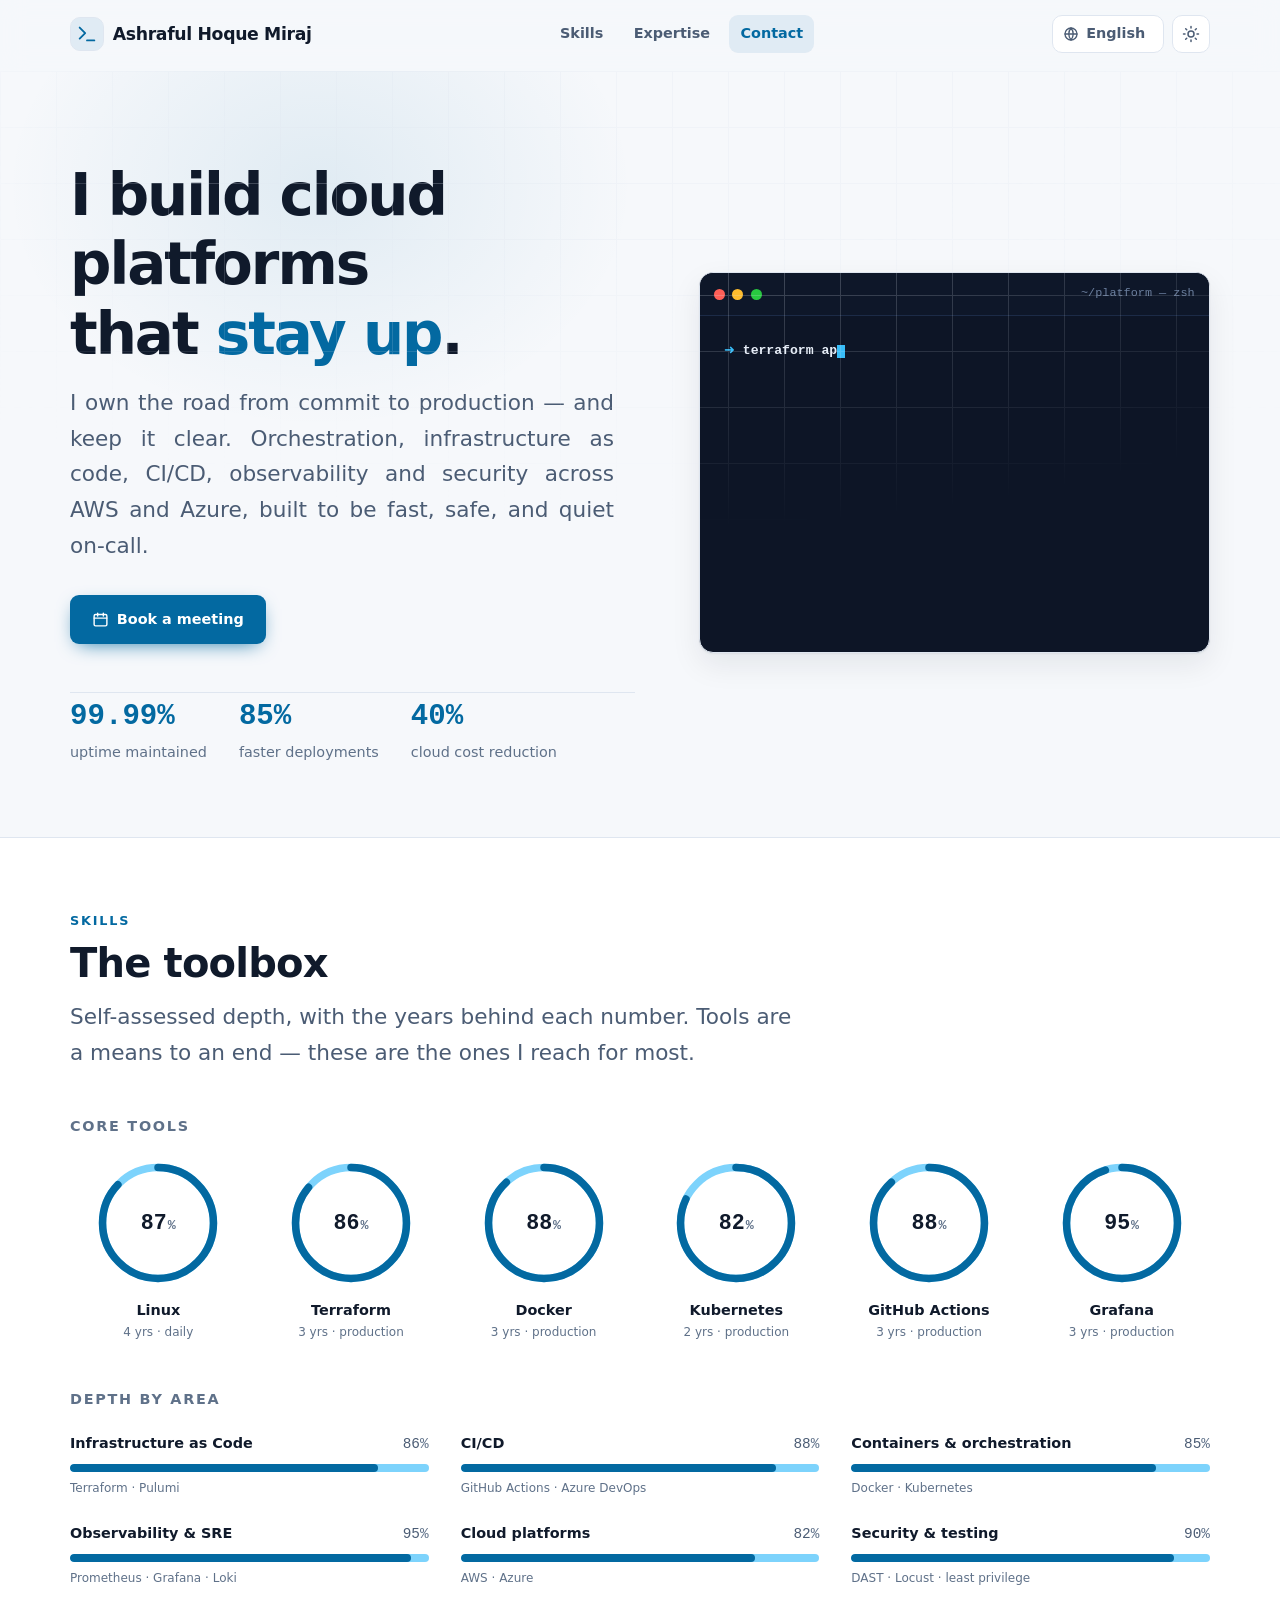
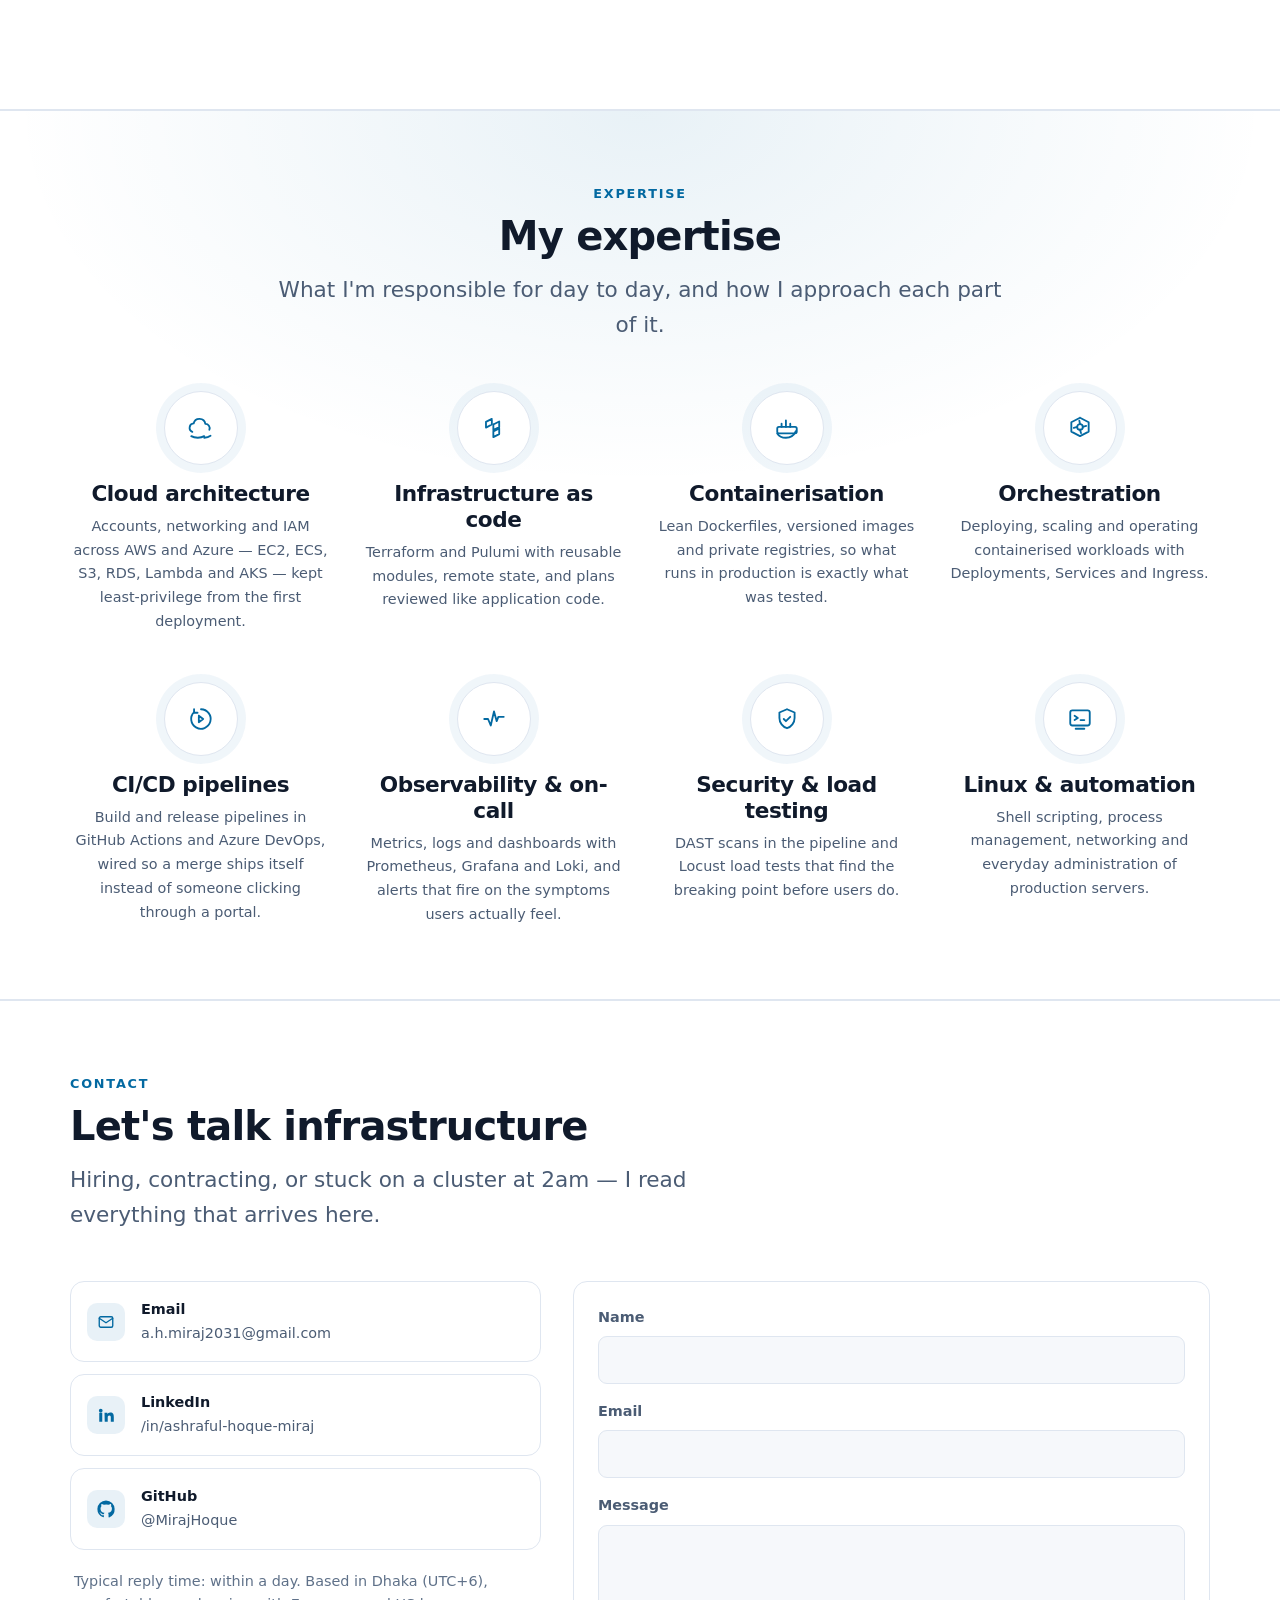
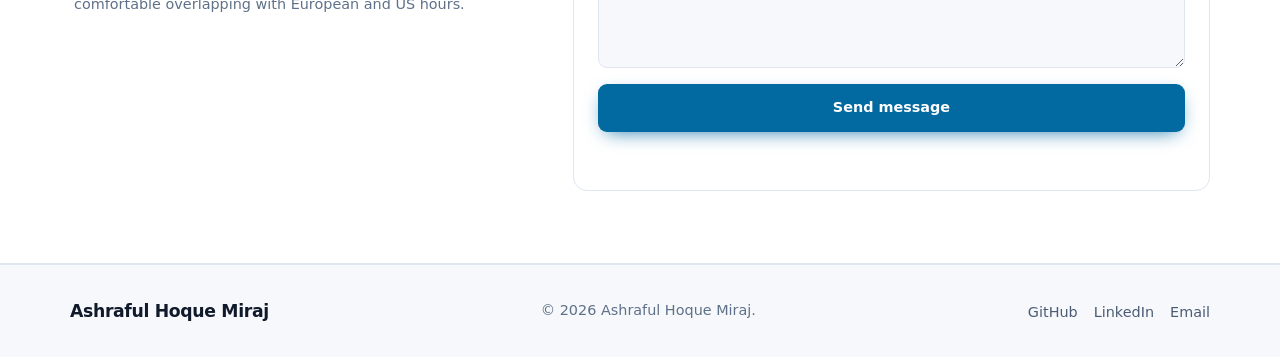
==== commit 4784f0cf: "Enable language picker and translate nav label" ====
--- a/index.html
+++ b/index.html
@@ -69,7 +69,7 @@
       <span class="brand-text">Ashraful Hoque Miraj</span>
     </a>
 
-    <nav class="nav" id="primary-nav" aria-label="Primary">
+    <nav class="nav" id="primary-nav" aria-label="Primary" data-i18n-attr="aria-label:nav.label">
       <ul class="nav-list">
         <!-- HIDDEN FOR INITIAL RELEASE: <li><a href="#about">About</a></li> -->
         <li><a href="#skills" data-i18n="nav.skills">Skills</a></li>
@@ -82,7 +82,6 @@
     </nav>
 
     <div class="header-actions">
-      <!-- HIDDEN FOR INITIAL RELEASE: language picker, uncomment with the i18n.js script below
       <label class="lang-picker">
         <span class="visually-hidden" data-i18n="lang.label">Language</span>
         <svg viewBox="0 0 24 24" width="16" height="16" fill="none" stroke="currentColor" stroke-width="2" stroke-linecap="round" stroke-linejoin="round" aria-hidden="true"><circle cx="12" cy="12" r="9"/><path d="M3 12h18"/><path d="M12 3a14 14 0 0 1 0 18a14 14 0 0 1 0-18"/></svg>
@@ -93,7 +92,6 @@
           <option value="bn" lang="bn">বাংলা</option>
         </select>
       </label>
-      -->
       <button class="icon-btn" id="theme-toggle" type="button" aria-label="Switch to light theme" aria-pressed="false" title="Toggle theme" data-i18n-attr="title:theme.title">
         <svg class="icon-sun" viewBox="0 0 24 24" width="18" height="18" fill="none" stroke="currentColor" stroke-width="2" stroke-linecap="round"><circle cx="12" cy="12" r="4"/><path d="M12 2v2M12 20v2M4.9 4.9l1.4 1.4M17.7 17.7l1.4 1.4M2 12h2M20 12h2M4.9 19.1l1.4-1.4M17.7 6.3l1.4-1.4"/></svg>
         <svg class="icon-moon" viewBox="0 0 24 24" width="18" height="18" fill="none" stroke="currentColor" stroke-width="2" stroke-linecap="round" stroke-linejoin="round"><path d="M21 12.8A9 9 0 1 1 11.2 3a7 7 0 0 0 9.8 9.8Z"/></svg>
@@ -736,7 +734,7 @@
   <svg viewBox="0 0 24 24" width="18" height="18" fill="none" stroke="currentColor" stroke-width="2" stroke-linecap="round" stroke-linejoin="round" aria-hidden="true"><path d="m6 15 6-6 6 6"/></svg>
 </a>
 
-<!-- HIDDEN FOR INITIAL RELEASE: <script src="assets/js/i18n.js"></script> -->
+<script src="assets/js/i18n.js"></script>
 <script src="assets/js/main.js" defer></script>
 </body>
 </html>
